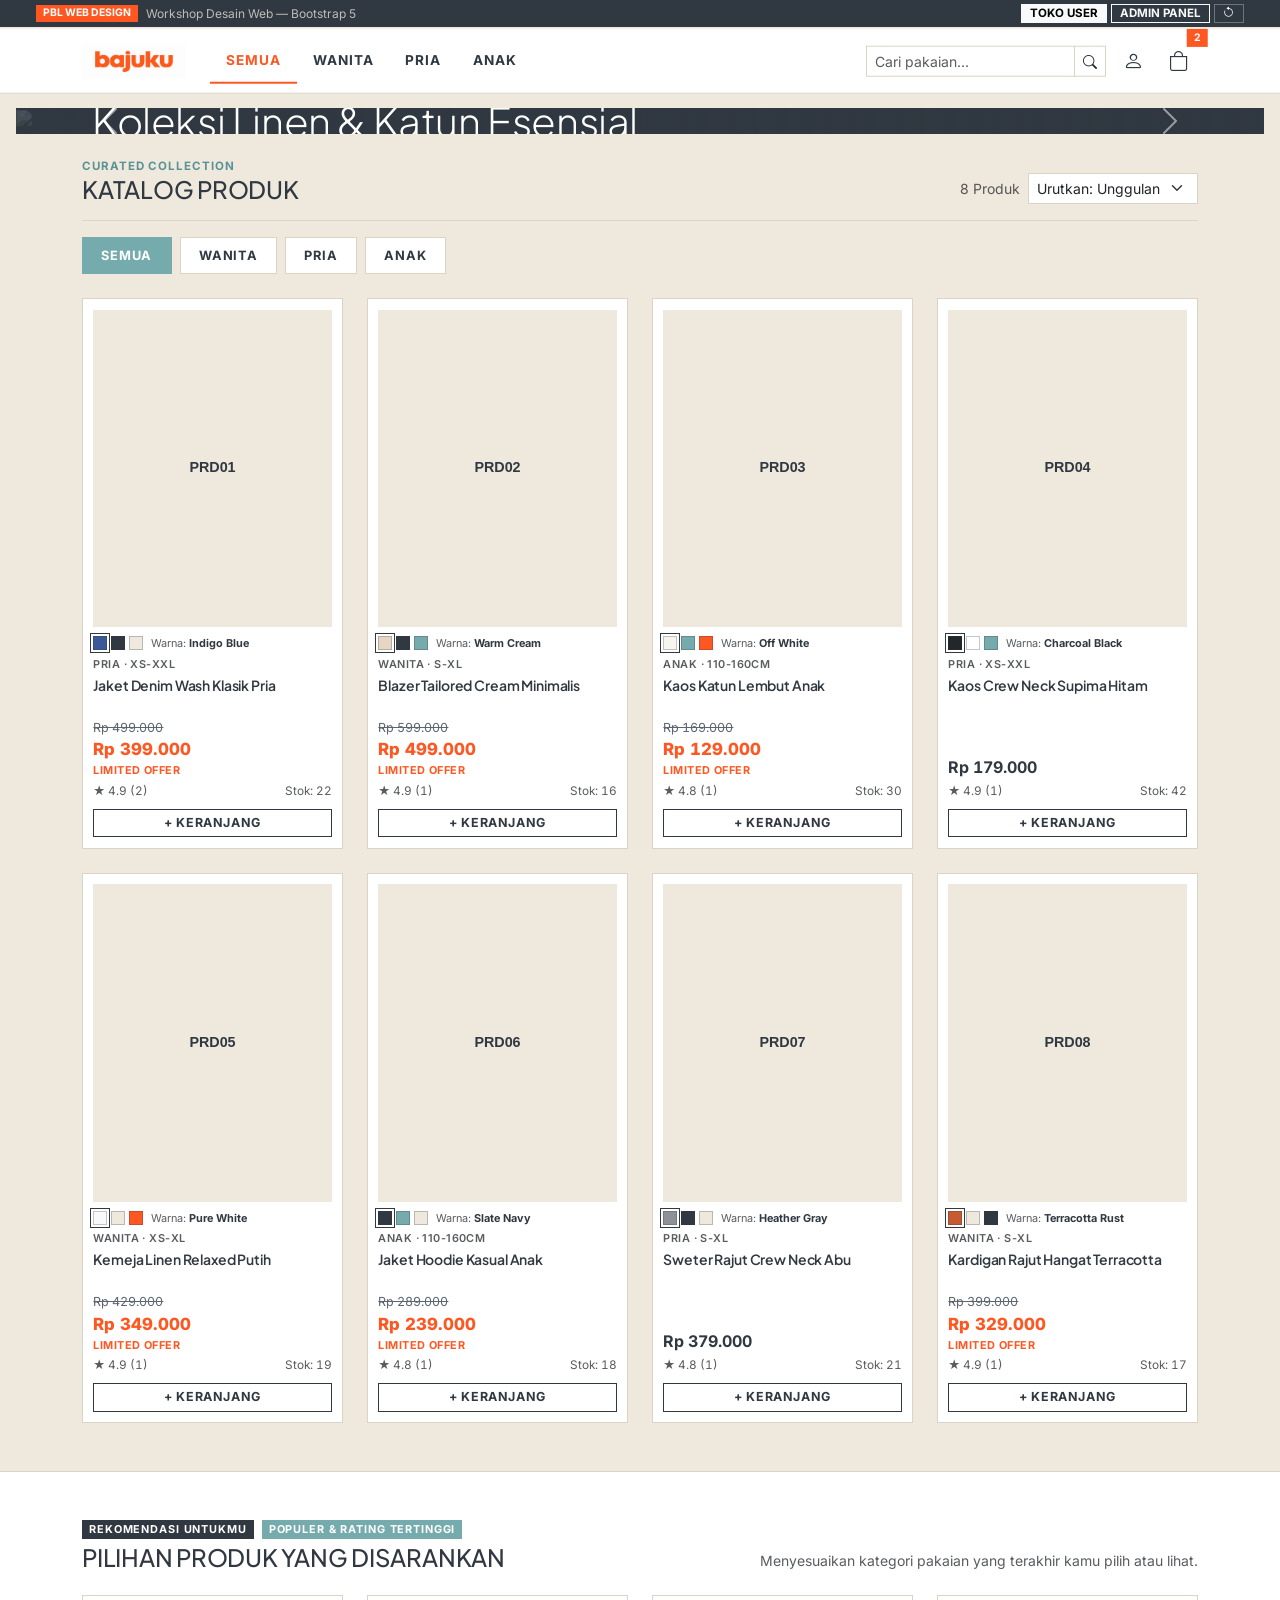
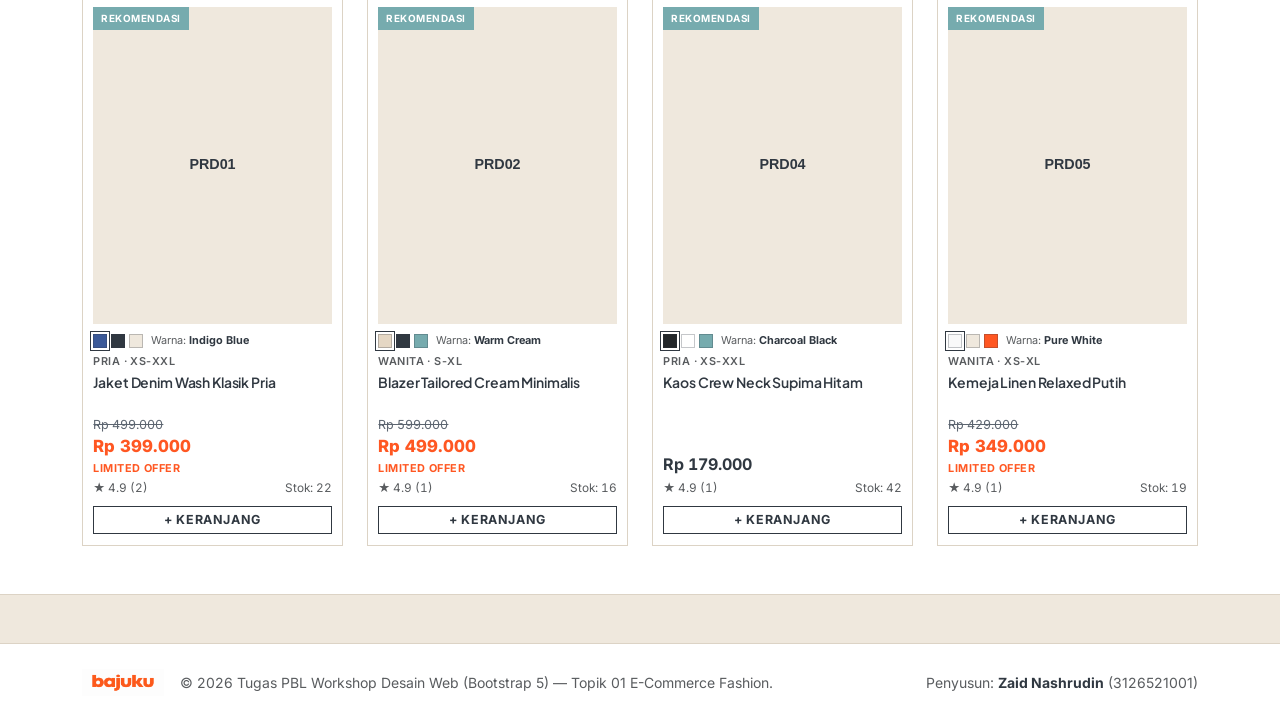
==== index.html @ 5903df84 "Pecah website menjadi index CSS dan JavaScript Co-authored-by: Copilot <223556219+Copilot@users.nore" ====
<!DOCTYPE html>
<html lang="id">
<head>
  <meta charset="UTF-8">
  <meta name="viewport" content="width=device-width, initial-scale=1.0, maximum-scale=5.0">
  <title>NUSAWEAR LifeWear — Toko Online Fashion & Rekomendasi Produk (PBL Bootstrap 5)</title>

  <!-- Google Fonts: Plus Jakarta Sans & Inter -->
  <link rel="preconnect" href="https://fonts.googleapis.com">
  <link rel="preconnect" href="https://fonts.gstatic.com" crossorigin>
  <link href="https://fonts.googleapis.com/css2?family=Inter:wght@400;500;600;700&family=Plus+Jakarta+Sans:wght@600;700;800&display=swap" rel="stylesheet">

  <!-- Bootstrap 5.3 CSS & Bootstrap Icons -->
  <link href="https://cdn.jsdelivr.net/npm/bootstrap@5.3.3/dist/css/bootstrap.min.css" rel="stylesheet">
  <link href="https://cdn.jsdelivr.net/npm/bootstrap-icons@1.11.3/font/bootstrap-icons.min.css" rel="stylesheet">

  <!-- Chart.js untuk Laporan Penjualan -->
  <script src="https://cdn.jsdelivr.net/npm/chart.js@4.4.3/dist/chart.umd.min.js"></script>

  <link href="css/style.css" rel="stylesheet">
</head>
<body>

  <!-- ===================================================================== -->
  <!-- TOP UTILITY BAR: ROLE SWITCHER (USER STOREFRONT VS ADMIN DASHBOARD)   -->
  <!-- ===================================================================== -->
  <div class="mode-bar py-1 px-2 px-md-4 sticky-top no-print">
    <div class="container-fluid d-flex justify-content-between align-items-center">
      <div class="d-flex align-items-center gap-2 text-truncate">
        <span class="badge bg-ch-orange fw-bold" style="font-size: 0.65rem;">PBL WEB DESIGN</span>
        <span class="d-none d-sm-inline opacity-75">Workshop Desain Web — Bootstrap 5</span>
      </div>
      <div class="d-flex align-items-center gap-1 flex-shrink-0">
        <button type="button" id="btnSwitchUser" class="btn btn-light btn-sm py-0 px-2 fw-bold" style="font-size: 0.72rem;" onclick="switchRole('user')">
          TOKO USER
        </button>
        <button type="button" id="btnSwitchAdmin" class="btn btn-outline-light btn-sm py-0 px-2 fw-bold" style="font-size: 0.72rem;" onclick="switchRole('admin')">
          ADMIN PANEL
        </button>
        <button type="button" class="btn btn-outline-secondary btn-sm py-0 px-2 text-white" style="font-size: 0.72rem;" onclick="resetDemoState()" title="Reset Data Demo">
          <i class="bi bi-arrow-counterclockwise"></i>
        </button>
      </div>
    </div>
  </div>

  <!-- Toast Notification -->
  <div class="toast-container position-fixed top-0 end-0 p-3 no-print" style="z-index: 1090; margin-top: 40px;">
    <div id="uqToast" class="toast align-items-center bg-ch-charcoal text-white border-0 shadow" role="alert">
      <div class="d-flex">
        <div class="toast-body small fw-medium" id="uqToastBody">Berhasil diperbarui.</div>
        <button type="button" class="btn-close btn-close-white me-2 m-auto" data-bs-dismiss="toast"></button>
      </div>
    </div>
  </div>

  <!-- ===================================================================== -->
  <!-- 1. SISI PENGGUNA (STOREFRONT)                                         -->
  <!-- ===================================================================== -->
  <div id="userStorefrontView">

    <!-- Sticky Header dengan Kotak Logo Kosong -->
    <header class="uq-header sticky-top no-print" style="top: 29px;">
      <div class="container py-2">
        <div class="d-flex align-items-center justify-content-between gap-2">
          
          <!-- Empty Logo Box + Desktop Nav -->
          <div class="d-flex align-items-center gap-3">
            <a class="d-flex align-items-center text-decoration-none" style="cursor: pointer;" onclick="navigateUser('home'); selectCategory('Semua')" aria-label="Beranda">
              <img src="assets/logo-bajuku.png" class="logo-empty-box" alt="Logo BajuKu">
            </a>

            <!-- Desktop Category Links -->
            <nav class="d-none d-lg-flex align-items-center ms-2">
              <a class="uq-nav-link active" data-cat-nav="Semua" onclick="navigateUser('home'); selectCategory('Semua')">Semua</a>
              <a class="uq-nav-link" data-cat-nav="Wanita" onclick="navigateUser('home'); selectCategory('Wanita')">Wanita</a>
              <a class="uq-nav-link" data-cat-nav="Pria" onclick="navigateUser('home'); selectCategory('Pria')">Pria</a>
              <a class="uq-nav-link" data-cat-nav="Anak" onclick="navigateUser('home'); selectCategory('Anak')">Anak</a>
            </nav>
          </div>

          <!-- Search Bar (Desktop) & Action Icons -->
          <div class="d-flex align-items-center gap-2">
            <div class="d-none d-md-block" style="width: 240px;">
              <div class="input-group input-group-sm">
                <input type="text" id="desktopSearchInput" class="form-control border-ch" placeholder="Cari pakaian..." oninput="handleSearchInput(this.value)">
                <span class="input-group-text bg-white border-ch"><i class="bi bi-search"></i></span>
              </div>
            </div>

            <!-- Mobile Search Button -->
            <button class="btn btn-link text-ch-charcoal p-2 d-md-none" type="button" data-bs-toggle="collapse" data-bs-target="#mobileSearchCollapse" aria-label="Cari">
              <i class="bi bi-search fs-5"></i>
            </button>

            <!-- Profile Icon -->
            <button class="btn btn-link text-ch-charcoal p-2 position-relative" onclick="navigateUser('profile')" aria-label="Profil">
              <i class="bi bi-person fs-5"></i>
            </button>

            <!-- Cart Icon + Burnt Orange Badge -->
            <button class="btn btn-link text-ch-charcoal p-2 position-relative" onclick="navigateUser('cart')" aria-label="Keranjang">
              <i class="bi bi-bag fs-5"></i>
              <span id="headerCartBadge" class="position-absolute top-0 start-100 translate-middle badge bg-ch-orange" style="font-size: 0.65rem;">0</span>
            </button>
          </div>
        </div>

        <!-- Mobile Collapsible Search Bar -->
        <div class="collapse mt-2 d-md-none" id="mobileSearchCollapse">
          <div class="input-group input-group-sm">
            <input type="text" id="mobileSearchInput" class="form-control" placeholder="Cari nama pakaian atau kode..." oninput="handleSearchInput(this.value)">
            <button class="btn btn-uq-black" type="button" onclick="handleSearchInput('')"><i class="bi bi-x-lg"></i></button>
          </div>
        </div>
      </div>
    </header>

    <!-- =================================================================== -->
    <!-- HALAMAN 1.1: BERANDA (EDITORIAL CAROUSEL, KATALOG & REKOMENDASI)    -->
    <!-- =================================================================== -->
    <main id="page-user-home" class="view-section active">
      
      <!-- Editorial Hero Carousel -->
      <section class="container-fluid px-0 px-md-3 pt-0 pt-md-3 mb-4">
        <div id="lifewearCarousel" class="carousel slide hero-editorial" data-bs-ride="carousel">
          <div class="carousel-indicators">
            <button type="button" data-bs-target="#lifewearCarousel" data-bs-slide-to="0" class="active"></button>
            <button type="button" data-bs-target="#lifewearCarousel" data-bs-slide-to="1"></button>
            <button type="button" data-bs-target="#lifewearCarousel" data-bs-slide-to="2"></button>
          </div>

          <div class="carousel-inner">
            <!-- Banner 1 -->
            <div class="carousel-item active">
              <img src="https://images.unsplash.com/photo-1490481651871-ab68de25d43d?auto=format&fit=crop&w=1400&q=80" class="hero-img-box" alt="Koleksi Musim Ini">
              <div class="hero-caption-box">
                <div class="container">
                  <div class="col-12 col-lg-6">
                    <span class="badge bg-ch-orange mb-2 px-2 py-1 tracking-wide">LIMITED OFFER</span>
                    <h1 class="fw-extrabold display-6 mb-2">Koleksi Linen & Katun Esensial</h1>
                    <p class="small text-white-50 mb-3">Siluet bersih dan material sejuk dirancang untuk kenyamanan sepanjang hari.</p>
                    <div class="d-flex align-items-baseline gap-2 mb-3 tabular-nums">
                      <span class="fs-4 fw-extrabold text-white">Rp 299.000</span>
                      <span class="small text-decoration-line-through text-white-50">Rp 399.000</span>
                    </div>
                    <a href="#catalogAnchor" class="btn btn-uq-red px-4 py-2 text-uppercase tracking-wide" style="font-size: 0.8rem;">
                      Lihat Koleksi
                    </a>
                  </div>
                </div>
              </div>
            </div>

            <!-- Banner 2 -->
            <div class="carousel-item">
              <img src="https://images.unsplash.com/photo-1483985988355-763728e1935b?auto=format&fit=crop&w=1400&q=80" class="hero-img-box" alt="Koleksi Wanita">
              <div class="hero-caption-box">
                <div class="container">
                  <div class="col-12 col-lg-6">
                    <span class="badge bg-ch-teal mb-2 px-2 py-1 tracking-wide">KOLEKSI WANITA</span>
                    <h1 class="fw-extrabold display-6 mb-2">Gaya Kasual Modern & Minimalis</h1>
                    <p class="small text-white-50 mb-3">Gunakan kode kupon <strong class="text-white">PROMO10</strong> saat checkout untuk potongan 10%.</p>
                    <button onclick="selectCategory('Wanita')" class="btn btn-uq-red px-4 py-2 text-uppercase tracking-wide" style="font-size: 0.8rem;">
                      Belanja Wanita
                    </button>
                  </div>
                </div>
              </div>
            </div>

            <!-- Banner 3 -->
            <div class="carousel-item">
              <img src="https://images.unsplash.com/photo-1503919545889-aef636e10ad4?auto=format&fit=crop&w=1400&q=80" class="hero-img-box" alt="Koleksi Anak">
              <div class="hero-caption-box">
                <div class="container">
                  <div class="col-12 col-lg-6">
                    <span class="badge bg-ch-teal mb-2 px-2 py-1 tracking-wide">KOLEKSI ANAK</span>
                    <h1 class="fw-extrabold display-6 mb-2">Lembut & Bebas Bergerak</h1>
                    <p class="small text-white-50 mb-3">100% Cotton Combed pilihan yang ramah untuk kulit anak aktif.</p>
                    <button onclick="selectCategory('Anak')" class="btn btn-uq-red px-4 py-2 text-uppercase tracking-wide" style="font-size: 0.8rem;">
                      Belanja Anak
                    </button>
                  </div>
                </div>
              </div>
            </div>
          </div>

          <button class="carousel-control-prev" type="button" data-bs-target="#lifewearCarousel" data-bs-slide="prev">
            <span class="carousel-control-prev-icon"></span>
          </button>
          <button class="carousel-control-next" type="button" data-bs-target="#lifewearCarousel" data-bs-slide="next">
            <span class="carousel-control-next-icon"></span>
          </button>
        </div>
      </section>

      <!-- Section Katalog Produk -->
      <section id="catalogAnchor" class="container mb-5">
        <div class="d-flex flex-column flex-md-row justify-content-between align-items-md-end border-bottom border-ch pb-3 mb-3 gap-2">
          <div>
            <div class="text-uppercase text-ch-teal fw-bold tracking-wide" style="font-size: 0.72rem;">CURATED COLLECTION</div>
            <h2 class="h4 fw-extrabold mb-0 text-uppercase">Katalog Produk</h2>
          </div>

          <div class="d-flex align-items-center gap-2">
            <span class="small text-muted d-none d-sm-inline" id="productCountLabel">8 Produk</span>
            <select id="sortProductsSelect" class="form-select form-select-sm border-ch" style="width: 170px;" onchange="handleSortChange(this.value)">
              <option value="featured">Urutkan: Unggulan</option>
              <option value="newest">Terbaru</option>
              <option value="price-low">Harga: Rendah - Tinggi</option>
              <option value="price-high">Harga: Tinggi - Rendah</option>
              <option value="rating">Rating Tertinggi</option>
            </select>
          </div>
        </div>

        <!-- Horizontal Scrollable Category Pills (Mobile Friendly) -->
        <div class="category-scroll-strip mb-4" id="categoryTabsContainer">
          <button type="button" class="cat-tab-btn active" onclick="selectCategory('Semua')">Semua</button>
          <button type="button" class="cat-tab-btn" onclick="selectCategory('Wanita')">Wanita</button>
          <button type="button" class="cat-tab-btn" onclick="selectCategory('Pria')">Pria</button>
          <button type="button" class="cat-tab-btn" onclick="selectCategory('Anak')">Anak</button>
        </div>

        <!-- Grid Produk: 2 Kolom di Mobile (col-6), 4 Kolom di Desktop (col-lg-3) -->
        <div id="mainCatalogGrid" class="row g-2 g-md-4">
          <!-- Dirender melalui JavaScript -->
        </div>
      </section>

      <!-- ================================================================= -->
      <!-- FITUR UTAMA TOPIK 01: SECTION REKOMENDASI PRODUK UNTUKMU          -->
      <!-- ================================================================= -->
      <section class="py-5 border-top border-bottom border-ch bg-white">
        <div class="container">
          <div class="d-flex flex-column flex-md-row justify-content-between align-items-md-end mb-4 gap-2">
            <div>
              <div class="d-flex flex-wrap align-items-center gap-2 mb-1">
                <span class="badge bg-ch-charcoal tracking-wide" style="font-size: 0.68rem;">REKOMENDASI UNTUKMU</span>
                <span id="recReasonTag" class="badge bg-ch-teal tracking-wide" style="font-size: 0.68rem;">POPULER & RATING TERTINGGI</span>
              </div>
              <h2 class="h4 fw-extrabold mb-0 text-uppercase mt-1">Pilihan Produk yang Disarankan</h2>
            </div>
            <p class="small text-muted mb-0">Menyesuaikan kategori pakaian yang terakhir kamu pilih atau lihat.</p>
          </div>

          <!-- Grid Rekomendasi: 2 Kolom di Mobile, 4 Kolom di Desktop -->
          <div id="recommendedProductsGrid" class="row g-2 g-md-4">
            <!-- Dirender dinamis oleh updateRecommendations() -->
          </div>
        </div>
      </section>

    </main>

    <!-- =================================================================== -->
    <!-- HALAMAN 1.2: DETAIL PRODUK & ULASAN PEMBELI                         -->
    <!-- =================================================================== -->
    <section id="page-user-detail" class="view-section container py-3 py-md-4">
      <div class="bg-white border border-ch p-3 p-md-4">
        <!-- Breadcrumb -->
        <nav aria-label="breadcrumb" class="mb-3">
          <ol class="breadcrumb small mb-0">
            <li class="breadcrumb-item"><a class="text-ch-charcoal text-decoration-none fw-semibold" style="cursor: pointer;" onclick="navigateUser('home')">Beranda</a></li>
            <li class="breadcrumb-item text-uppercase" id="pdpBreadcrumbCat">Pria</li>
            <li class="breadcrumb-item active text-truncate" style="max-width: 180px;" id="pdpBreadcrumbTitle">Nama Produk</li>
          </ol>
        </nav>

        <div class="row g-4 mb-5">
          <!-- Kiri: Foto Produk -->
          <div class="col-12 col-lg-6">
            <div class="uq-img-ratio border border-ch">
              <img id="pdpImage" src="" alt="Foto Produk">
            </div>
          </div>

          <!-- Kanan: Spesifikasi, Warna, Ukuran, Harga & Aksi -->
          <div class="col-12 col-lg-6">
            <div class="d-flex justify-content-between align-items-center text-muted small mb-1">
              <span id="pdpCodeLabel">Kode Produk: PRD01</span>
              <span class="text-ch-charcoal fw-semibold"><i class="bi bi-star-fill text-ch-orange"></i> <span id="pdpRatingVal">4.9</span> (<span id="pdpReviewCountVal">2</span> Ulasan)</span>
            </div>

            <h1 id="pdpTitle" class="h3 fw-extrabold mb-2">Jaket Denim Wash Klasik</h1>

            <!-- Harga & Tag Promo -->
            <div class="mb-3 pb-3 border-bottom border-ch tabular-nums">
              <div id="pdpPromoArea" style="display: none;">
                <div class="limited-tag mb-1">Limited Offer</div>
                <div class="d-flex align-items-baseline gap-2">
                  <span id="pdpSalePrice" class="fs-3 fw-extrabold text-ch-orange">Rp 299.000</span>
                  <span id="pdpOrigPrice" class="price-strike">Rp 399.000</span>
                </div>
              </div>
              <div id="pdpRegularArea">
                <span id="pdpRegPrice" class="fs-3 fw-extrabold text-ch-charcoal">Rp 299.000</span>
              </div>
            </div>

            <p id="pdpShortDesc" class="small text-secondary mb-4 lh-base">Deskripsi singkat produk.</p>

            <!-- Pilihan Warna (Swatches) -->
            <div class="mb-3">
              <div class="small fw-bold text-uppercase tracking-wide mb-2">Warna: <span id="pdpSelectedColorName" class="fw-normal text-muted">Indigo Blue</span></div>
              <div class="d-flex gap-2" id="pdpColorSwatches"></div>
            </div>

            <!-- Pilihan Ukuran -->
            <div class="mb-4">
              <div class="small fw-bold text-uppercase tracking-wide mb-2">Ukuran: <span id="pdpSelectedSizeName" class="fw-normal text-muted">M</span></div>
              <div class="d-flex flex-wrap gap-2" id="pdpSizeButtons">
                <button type="button" class="uq-size-btn" onclick="selectPdpSize(this, 'S')">S</button>
                <button type="button" class="uq-size-btn active" onclick="selectPdpSize(this, 'M')">M</button>
                <button type="button" class="uq-size-btn" onclick="selectPdpSize(this, 'L')">L</button>
                <button type="button" class="uq-size-btn" onclick="selectPdpSize(this, 'XL')">XL</button>
              </div>
            </div>

            <!-- Kuantitas & Tombol Tambah ke Keranjang -->
            <div class="mb-4">
              <div class="small fw-bold text-uppercase tracking-wide mb-2">Jumlah (Stok: <span id="pdpStockCount">20</span>)</div>
              <div class="d-flex gap-2">
                <div class="input-group" style="width: 125px;">
                  <button class="btn btn-uq-outline" type="button" onclick="stepPdpQty(-1)">-</button>
                  <input type="text" id="pdpQtyField" class="form-control text-center fw-bold border-ch" value="1" readonly>
                  <button class="btn btn-uq-outline" type="button" onclick="stepPdpQty(1)">+</button>
                </div>
                <button type="button" id="pdpAddCartBtn" class="btn btn-uq-red flex-grow-1" onclick="addPdpToCart()">
                  Tambah ke Keranjang
                </button>
              </div>
            </div>

            <!-- Accordion Detail Material & Panduan Ukuran -->
            <div class="accordion" id="pdpAccordion">
              <div class="accordion-item border-start-0 border-end-0 border-ch">
                <h2 class="accordion-header">
                  <button class="accordion-button fw-bold small text-uppercase tracking-wide bg-white text-ch-charcoal shadow-none px-0" type="button" data-bs-toggle="collapse" data-bs-target="#accMaterial">
                    Deskripsi & Detail Material
                  </button>
                </h2>
                <div id="accMaterial" class="accordion-collapse collapse show" data-bs-parent="#pdpAccordion">
                  <div class="accordion-body px-0 pt-0 small text-secondary lh-lg">
                    <div><strong>Material:</strong> <span id="pdpMaterialInfo">100% Katun Linen</span></div>
                    <div><strong>Instruksi Pencucian:</strong> Dicuci dengan mesin menggunakan air dingin, siklus lembut. Jangan gunakan pemutih.</div>
                  </div>
                </div>
              </div>
              <div class="accordion-item border-start-0 border-end-0 border-ch">
                <h2 class="accordion-header">
                  <button class="accordion-button collapsed fw-bold small text-uppercase tracking-wide bg-white text-ch-charcoal shadow-none px-0" type="button" data-bs-toggle="collapse" data-bs-target="#accSizeGuide">
                    Panduan Ukuran (Size Chart)
                  </button>
                </h2>
                <div id="accSizeGuide" class="accordion-collapse collapse" data-bs-parent="#pdpAccordion">
                  <div class="accordion-body px-0 pt-0">
                    <div class="table-responsive">
                      <table class="table table-sm table-bordered small text-center mb-0 border-ch">
                        <thead class="bg-ch-cream">
                          <tr><th>Ukuran</th><th>Panjang Belakang</th><th>Lebar Dada</th><th>Panjang Lengan</th></tr>
                        </thead>
                        <tbody>
                          <tr><td>S</td><td>68 cm</td><td>51 cm</td><td>58 cm</td></tr>
                          <tr><td>M</td><td>70 cm</td><td>54 cm</td><td>60 cm</td></tr>
                          <tr><td>L</td><td>72 cm</td><td>57 cm</td><td>61.5 cm</td></tr>
                          <tr><td>XL</td><td>74 cm</td><td>60 cm</td><td>63 cm</td></tr>
                        </tbody>
                      </table>
                    </div>
                  </div>
                </div>
              </div>
            </div>
          </div>
        </div>

        <!-- Bagian Ulasan Pelanggan -->
        <div class="border-top border-ch pt-4 mb-5">
          <h3 class="h5 fw-extrabold text-uppercase tracking-wide mb-4">Ulasan Pelanggan</h3>
          <div class="row g-4">
            <div class="col-12 col-lg-7" id="pdpReviewsContainer">
              <!-- Daftar ulasan dirender via JS -->
            </div>
            <div class="col-12 col-lg-5">
              <div class="p-3 p-md-4 border border-ch bg-ch-cream">
                <h6 class="fw-bold text-uppercase tracking-wide mb-3">Tulis Ulasan Produk</h6>
                <form onsubmit="handleAddReview(event)">
                  <div class="mb-2">
                    <label class="form-label small fw-semibold">Nama Lengkap</label>
                    <input type="text" id="revInputName" class="form-control form-control-sm border-ch" value="Zaid Nashrudin" required>
                  </div>
                  <div class="mb-2">
                    <label class="form-label small fw-semibold">Rating</label>
                    <select id="revInputRating" class="form-select form-select-sm border-ch">
                      <option value="5">★★★★★ (5 - Sangat Baik)</option>
                      <option value="4">★★★★☆ (4 - Baik)</option>
                      <option value="3">★★★☆☆ (3 - Cukup)</option>
                      <option value="2">★★☆☆☆ (2 - Kurang)</option>
                      <option value="1">★☆☆☆☆ (1 - Buruk)</option>
                    </select>
                  </div>
                  <div class="mb-3">
                    <label class="form-label small fw-semibold">Komentar Ulasan</label>
                    <textarea id="revInputComment" class="form-control form-control-sm border-ch" rows="3" placeholder="Bagaimana kesesuaian ukuran dan kenyamanan bahannya?" required></textarea>
                  </div>
                  <button type="submit" class="btn btn-uq-black w-100">Kirim Ulasan</button>
                </form>
              </div>
            </div>
          </div>
        </div>

        <!-- Produk Serupa -->
        <div class="border-top border-ch pt-4">
          <h3 class="h5 fw-extrabold text-uppercase tracking-wide mb-3">Produk Serupa yang Direkomendasikan</h3>
          <div id="pdpSimilarGrid" class="row g-2 g-md-4"></div>
        </div>
      </div>
    </section>

    <!-- =================================================================== -->
    <!-- HALAMAN 1.3: KERANJANG BELANJA & PEMBAYARAN (CHECKOUT)              -->
    <!-- =================================================================== -->
    <section id="page-user-cart" class="view-section container py-3 py-md-4">
      <div class="d-flex justify-content-between align-items-center border-bottom border-ch pb-3 mb-4">
        <h1 class="h4 fw-extrabold text-uppercase mb-0">Keranjang Belanja</h1>
        <button class="btn btn-uq-outline btn-sm px-3" onclick="navigateUser('home')">Lanjut Belanja</button>
      </div>

      <div class="row g-4">
        <!-- Daftar Item Keranjang -->
        <div class="col-12 col-lg-7">
          <div id="cartItemsContainer" class="mb-4">
            <!-- Dirender via JS (responsif di mobile & desktop) -->
          </div>

          <!-- Kupon Promo -->
          <div class="p-3 border border-ch bg-white">
            <label class="form-label small fw-bold text-uppercase tracking-wide">Gunakan Kupon Diskon</label>
            <div class="input-group input-group-sm" style="max-width: 380px;">
              <input type="text" id="promoCodeInput" class="form-control text-uppercase border-ch" placeholder="Masukkan kode: FASHION10 / HEMAT50">
              <button class="btn btn-uq-black" type="button" onclick="applyPromoCode()">Terapkan</button>
            </div>
            <small id="promoStatusText" class="d-block mt-2 text-muted">Kupon tersedia: <strong>FASHION10</strong> (10%), <strong>HEMAT50</strong> (Rp 50.000), <strong>PBLPENS</strong> (20%).</small>
          </div>
        </div>

        <!-- Ringkasan & Form Pembayaran -->
        <div class="col-12 col-lg-5">
          <div class="border border-ch p-3 p-md-4 bg-white">
            <h5 class="fw-extrabold text-uppercase tracking-wide border-bottom border-ch pb-2 mb-3">Ringkasan & Pembayaran</h5>

            <!-- Rincian Biaya -->
            <div class="small tabular-nums mb-3">
              <div class="d-flex justify-content-between mb-2">
                <span class="text-muted">Subtotal Produk</span>
                <span class="fw-semibold" id="cartSubtotalText">Rp 0</span>
              </div>
              <div class="d-flex justify-content-between mb-2 text-ch-orange">
                <span>Potongan Kupon</span>
                <span class="fw-semibold" id="cartDiscountText">- Rp 0</span>
              </div>
              <div class="d-flex justify-content-between mb-2">
                <span class="text-muted">Pengiriman Standar</span>
                <span class="fw-semibold" id="cartShippingText">Rp 15.000</span>
              </div>
              <div class="d-flex justify-content-between border-top border-ch pt-2 mt-2 fs-6 fw-extrabold">
                <span>TOTAL PEMBAYARAN</span>
                <span class="text-ch-orange" id="cartGrandTotalText">Rp 0</span>
              </div>
            </div>

            <!-- Formulir Checkout -->
            <form onsubmit="submitOrderCheckout(event)">
              <div class="mb-2">
                <label class="form-label small fw-semibold">Nama Penerima</label>
                <input type="text" id="chkReceiverName" class="form-control form-control-sm border-ch" value="Zaid Nashrudin" required>
              </div>
              <div class="mb-2">
                <label class="form-label small fw-semibold">No. WhatsApp</label>
                <input type="text" id="chkReceiverPhone" class="form-control form-control-sm border-ch" value="0812-3456-7890" required>
              </div>
              <div class="mb-2">
                <label class="form-label small fw-semibold">Alamat Lengkap Pengiriman</label>
                <textarea id="chkReceiverAddress" class="form-control form-control-sm border-ch" rows="2" required>Jl. Raya ITS, Keputih, Kec. Sukolilo, Kota Surabaya 60111</textarea>
              </div>
              <div class="mb-3">
                <label class="form-label small fw-semibold">Metode Pembayaran</label>
                <select id="chkPaymentMethod" class="form-select form-select-sm border-ch" required>
                  <option value="Transfer Bank BCA (Virtual Account)">Transfer Bank BCA (VA)</option>
                  <option value="Transfer Bank Mandiri">Transfer Bank Mandiri</option>
                  <option value="QRIS / E-Wallet (GoPay, OVO, Dana)">QRIS / E-Wallet</option>
                  <option value="COD (Bayar di Tempat)">COD (Bayar di Tempat)</option>
                </select>
              </div>

              <button type="submit" class="btn btn-uq-red w-100">Bayar Sekarang</button>
            </form>
          </div>
        </div>
      </div>
    </section>

    <!-- =================================================================== -->
    <!-- HALAMAN 1.4: PROFIL PENGGUNA & RIWAYAT PESANAN                      -->
    <!-- =================================================================== -->
    <section id="page-user-profile" class="view-section container py-3 py-md-4">
      <div class="d-flex flex-wrap justify-content-between align-items-center border-bottom border-ch pb-3 mb-4 gap-2">
        <h1 class="h4 fw-extrabold text-uppercase mb-0">Akun & Riwayat Pesanan</h1>
        <button class="btn btn-uq-black btn-sm" onclick="switchRole('admin')">
          <i class="bi bi-speedometer2 me-1"></i> Beralih ke Admin Panel
        </button>
      </div>

      <div class="row g-4">
        <!-- Data Profil -->
        <div class="col-12 col-lg-4">
          <div class="border border-ch p-3 p-md-4 bg-white">
            <div class="d-flex align-items-center gap-3 mb-3">
              <div class="bg-ch-teal d-flex align-items-center justify-content-center fw-extrabold" style="width: 48px; height: 48px; font-size: 1rem;">ZN</div>
              <div>
                <h6 class="fw-bold mb-0" id="profHeaderName">Zaid Nashrudin</h6>
                <small class="text-muted">Anggota Terdaftar</small>
              </div>
            </div>
            <form onsubmit="updateProfileInfo(event)">
              <div class="mb-2">
                <label class="form-label small fw-semibold">Nama Lengkap</label>
                <input type="text" id="profInputName" class="form-control form-control-sm border-ch" value="Zaid Nashrudin" required>
              </div>
              <div class="mb-2">
                <label class="form-label small fw-semibold">Email</label>
                <input type="email" id="profInputEmail" class="form-control form-control-sm border-ch" value="zaid.nashrudin@student.pens.ac.id" required>
              </div>
              <div class="mb-2">
                <label class="form-label small fw-semibold">Nomor WhatsApp</label>
                <input type="text" id="profInputPhone" class="form-control form-control-sm border-ch" value="0812-3456-7890" required>
              </div>
              <div class="mb-3">
                <label class="form-label small fw-semibold">Alamat Utama</label>
                <textarea id="profInputAddress" class="form-control form-control-sm border-ch" rows="2" required>Jl. Raya ITS, Keputih, Kec. Sukolilo, Surabaya</textarea>
              </div>
              <button type="submit" class="btn btn-uq-black w-100">Simpan Profil</button>
            </form>
          </div>
        </div>

        <!-- Riwayat Pesanan -->
        <div class="col-12 col-lg-8">
          <h5 class="fw-extrabold text-uppercase tracking-wide mb-3">Riwayat Transaksi Saya</h5>
          <div id="userOrdersListContainer">
            <!-- Dirender via JS (responsif di HP & Laptop) -->
          </div>
        </div>
      </div>
    </section>

    <!-- Footer Minimalis dengan Kotak Logo Kosong -->
    <footer class="border-top border-ch py-4 mt-5 no-print bg-white">
      <div class="container">
        <div class="d-flex flex-column flex-md-row justify-content-between align-items-start align-items-md-center gap-3 small text-muted">
          <div class="d-flex align-items-center gap-3">
            <img src="assets/logo-bajuku.png" class="logo-empty-box-sm" alt="Logo BajuKu">
            <span>&copy; 2026 Tugas PBL Workshop Desain Web (Bootstrap 5) — Topik 01 E-Commerce Fashion.</span>
          </div>
          <div>Penyusun: <strong class="text-ch-charcoal">Zaid Nashrudin</strong> (3126521001)</div>
        </div>
      </div>
    </footer>

    <!-- Mobile Fixed Bottom Navigation Bar (< 992px) -->
    <nav class="mobile-bottom-nav fixed-bottom d-flex d-lg-none no-print">
      <button type="button" class="mobile-nav-item active" id="mNavHome" onclick="navigateUser('home'); selectCategory('Semua')">
        <i class="bi bi-house"></i>
        <span>Beranda</span>
      </button>
      <button type="button" class="mobile-nav-item" data-bs-toggle="offcanvas" data-bs-target="#mobileCategoryDrawer">
        <i class="bi bi-grid"></i>
        <span>Kategori</span>
      </button>
      <button type="button" class="mobile-nav-item" id="mNavCart" onclick="navigateUser('cart')">
        <i class="bi bi-bag"></i>
        <span>Keranjang</span>
        <span id="mobileCartBadge" class="position-absolute top-0 start-50 translate-middle-x ms-3 mt-1 badge bg-ch-orange" style="font-size: 0.6rem;">0</span>
      </button>
      <button type="button" class="mobile-nav-item" id="mNavProfile" onclick="navigateUser('profile')">
        <i class="bi bi-person"></i>
        <span>Akun</span>
      </button>
    </nav>

    <!-- Offcanvas Drawer Kategori untuk Mobile -->
    <div class="offcanvas offcanvas-start bg-white" tabindex="-1" id="mobileCategoryDrawer" style="max-width: 290px;">
      <div class="offcanvas-header border-bottom border-ch">
        <div class="d-flex align-items-center gap-2">
          <img src="assets/logo-bajuku.png" class="logo-empty-box-sm" alt="Logo BajuKu">
        </div>
        <button type="button" class="btn-close" data-bs-dismiss="offcanvas"></button>
      </div>
      <div class="offcanvas-body p-0">
        <div class="list-group list-group-flush">
          <button class="list-group-item list-group-item-action py-3 fw-bold text-uppercase small" data-bs-dismiss="offcanvas" onclick="navigateUser('home'); selectCategory('Semua')">Semua Produk</button>
          <button class="list-group-item list-group-item-action py-3 fw-bold text-uppercase small" data-bs-dismiss="offcanvas" onclick="navigateUser('home'); selectCategory('Wanita')">Wanita (Women)</button>
          <button class="list-group-item list-group-item-action py-3 fw-bold text-uppercase small" data-bs-dismiss="offcanvas" onclick="navigateUser('home'); selectCategory('Pria')">Pria (Men)</button>
          <button class="list-group-item list-group-item-action py-3 fw-bold text-uppercase small" data-bs-dismiss="offcanvas" onclick="navigateUser('home'); selectCategory('Anak')">Anak (Kids)</button>
          <button class="list-group-item list-group-item-action py-3 fw-bold text-uppercase small text-ch-orange" data-bs-dismiss="offcanvas" onclick="switchRole('admin')">
            <i class="bi bi-speedometer2 me-2"></i>Masuk Panel Admin
          </button>
        </div>
      </div>
    </div>

  </div>


  <!-- ===================================================================== -->
  <!-- 2. SISI PENGELOLA (ADMIN DASHBOARD RESPONSIF)                         -->
  <!-- ===================================================================== -->
  <div id="adminDashboardView" style="display: none;">
    <div class="container-fluid px-0">
      <div class="row g-0">

        <!-- Sidebar Desktop (>= 992px) -->
        <aside class="col-lg-2 d-none d-lg-block admin-sidebar-desktop p-3 no-print">
          <div class="d-flex align-items-center justify-content-between pb-3 mb-3 border-bottom border-secondary">
            <img src="assets/logo-bajuku.png" class="logo-empty-box-light" alt="Logo BajuKu">
            <span class="badge bg-ch-teal" style="font-size: 0.65rem;">ADMIN</span>
          </div>

          <button class="admin-menu-btn active" id="admMenu-dashboard" onclick="navigateAdmin('dashboard')"><i class="bi bi-bar-chart"></i> Dashboard & Laporan</button>
          <button class="admin-menu-btn" id="admMenu-products" onclick="navigateAdmin('products')"><i class="bi bi-box-seam"></i> Manajemen Produk</button>
          <button class="admin-menu-btn" id="admMenu-orders" onclick="navigateAdmin('orders')"><i class="bi bi-receipt"></i> Manajemen Pesanan</button>
          <button class="admin-menu-btn" id="admMenu-discounts" onclick="navigateAdmin('discounts')"><i class="bi bi-percent"></i> Manajemen Diskon</button>

          <div class="mt-4 pt-3 border-top border-secondary">
            <button class="btn btn-outline-light btn-sm w-100" onclick="switchRole('user')">
              <i class="bi bi-shop me-1"></i> Ke Toko User
            </button>
          </div>
        </aside>

        <!-- Konten Utama Admin -->
        <div class="col-12 col-lg-10 bg-ch-cream min-vh-100">
          <!-- Header Admin -->
          <div class="border-bottom border-ch px-3 px-md-4 py-3 d-flex justify-content-between align-items-center bg-white sticky-top no-print" style="top: 29px; z-index: 1030;">
            <div class="d-flex align-items-center gap-2">
              <button class="btn btn-uq-outline btn-sm d-lg-none" type="button" data-bs-toggle="offcanvas" data-bs-target="#adminMobileDrawer">
                <i class="bi bi-list"></i> Menu
              </button>
              <h1 class="h5 fw-extrabold text-uppercase mb-0" id="adminHeaderTitle">Dashboard & Laporan Penjualan</h1>
            </div>
            <button class="btn btn-uq-outline btn-sm d-lg-none" onclick="switchRole('user')">Toko</button>
          </div>

          <!-- Offcanvas Sidebar Mobile Admin -->
          <div class="offcanvas offcanvas-start bg-ch-charcoal text-white" tabindex="-1" id="adminMobileDrawer" style="max-width: 270px;">
            <div class="offcanvas-header border-bottom border-secondary">
              <img src="assets/logo-bajuku.png" class="logo-empty-box-light" alt="Logo BajuKu">
              <button type="button" class="btn-close btn-close-white" data-bs-dismiss="offcanvas"></button>
            </div>
            <div class="offcanvas-body p-2">
              <button class="admin-menu-btn" data-bs-dismiss="offcanvas" onclick="navigateAdmin('dashboard')"><i class="bi bi-bar-chart"></i> Dashboard & Laporan</button>
              <button class="admin-menu-btn" data-bs-dismiss="offcanvas" onclick="navigateAdmin('products')"><i class="bi bi-box-seam"></i> Manajemen Produk</button>
              <button class="admin-menu-btn" data-bs-dismiss="offcanvas" onclick="navigateAdmin('orders')"><i class="bi bi-receipt"></i> Manajemen Pesanan</button>
              <button class="admin-menu-btn" data-bs-dismiss="offcanvas" onclick="navigateAdmin('discounts')"><i class="bi bi-percent"></i> Manajemen Diskon</button>
              <hr class="border-secondary">
              <button class="btn btn-light btn-sm w-100 fw-bold" data-bs-dismiss="offcanvas" onclick="switchRole('user')">Kembali ke Toko User</button>
            </div>
          </div>

          <div class="p-3 p-md-4">

            <!-- 2.1 MODUL: DASHBOARD & LAPORAN PENJUALAN -->
            <div id="admin-sec-dashboard" class="admin-subview">
              <!-- 4 KPI Cards (2 kolom di HP, 4 kolom di Laptop) -->
              <div class="row g-2 g-md-3 mb-4 tabular-nums">
                <div class="col-6 col-xl-3">
                  <div class="border border-ch p-3 bg-white">
                    <div class="small text-muted text-uppercase fw-bold" style="font-size: 0.7rem;">Total Pendapatan</div>
                    <div class="fs-5 fw-extrabold mt-1 text-ch-charcoal" id="admKpiRevenue">Rp 0</div>
                  </div>
                </div>
                <div class="col-6 col-xl-3">
                  <div class="border border-ch p-3 bg-white">
                    <div class="small text-muted text-uppercase fw-bold" style="font-size: 0.7rem;">Total Pesanan</div>
                    <div class="fs-5 fw-extrabold mt-1 text-ch-teal" id="admKpiOrders">0 Order</div>
                  </div>
                </div>
                <div class="col-6 col-xl-3">
                  <div class="border border-ch p-3 bg-white">
                    <div class="small text-muted text-uppercase fw-bold" style="font-size: 0.7rem;">Katalog Produk</div>
                    <div class="fs-5 fw-extrabold mt-1 text-ch-charcoal" id="admKpiProducts">8 Item</div>
                  </div>
                </div>
                <div class="col-6 col-xl-3">
                  <div class="border border-ch p-3 bg-white">
                    <div class="small text-muted text-uppercase fw-bold" style="font-size: 0.7rem;">Rating Rata-rata</div>
                    <div class="fs-5 fw-extrabold mt-1 text-ch-orange" id="admKpiRating">4.8 ★</div>
                  </div>
                </div>
              </div>

              <!-- Grafik Penjualan + Rekap Laporan -->
              <div class="row g-4 mb-4">
                <div class="col-12 col-lg-7">
                  <div class="border border-ch p-3 p-md-4 h-100 bg-white">
                    <div class="d-flex justify-content-between align-items-center mb-3">
                      <h6 class="fw-bold text-uppercase tracking-wide mb-0">Grafik Penjualan Bulanan</h6>
                      <button class="btn btn-uq-outline btn-sm" onclick="window.print()"><i class="bi bi-printer me-1"></i>Cetak</button>
                    </div>
                    <div style="height: 250px;">
                      <canvas id="uqSalesChart"></canvas>
                    </div>
                  </div>
                </div>
                <div class="col-12 col-lg-5">
                  <div class="border border-ch p-3 p-md-4 h-100 bg-white">
                    <h6 class="fw-bold text-uppercase tracking-wide mb-3">Kontribusi Kategori</h6>
                    <div class="mb-3">
                      <div class="d-flex justify-content-between small fw-semibold mb-1"><span>Wanita (Women)</span><span>48%</span></div>
                      <div class="progress bg-ch-cream" style="height: 7px;"><div class="progress-bar bg-ch-teal" style="width: 48%"></div></div>
                    </div>
                    <div class="mb-3">
                      <div class="d-flex justify-content-between small fw-semibold mb-1"><span>Pria (Men)</span><span>34%</span></div>
                      <div class="progress bg-ch-cream" style="height: 7px;"><div class="progress-bar bg-ch-orange" style="width: 34%"></div></div>
                    </div>
                    <div class="mb-3">
                      <div class="d-flex justify-content-between small fw-semibold mb-1"><span>Anak (Kids)</span><span>18%</span></div>
                      <div class="progress bg-ch-cream" style="height: 7px;"><div class="progress-bar bg-ch-charcoal" style="width: 18%"></div></div>
                    </div>
                    <hr class="border-ch">
                    <p class="small text-muted mb-0">Data laporan diperbarui otomatis setiap kali pelanggan menyelesaikan pembayaran.</p>
                  </div>
                </div>
              </div>

              <!-- Tabel Laporan Penjualan -->
              <div class="border border-ch p-3 p-md-4 bg-white">
                <h6 class="fw-bold text-uppercase tracking-wide mb-3">Rekap Laporan Penjualan</h6>
                <div class="table-responsive">
                  <table class="table table-bordered table-sm align-middle small mb-0 tabular-nums border-ch">
                    <thead class="bg-ch-cream text-uppercase">
                      <tr>
                        <th>ID Order</th>
                        <th>Tanggal</th>
                        <th>Pelanggan</th>
                        <th>Item</th>
                        <th>Status</th>
                        <th>Total</th>
                      </tr>
                    </thead>
                    <tbody id="admSalesReportBody"></tbody>
                  </table>
                </div>
              </div>
            </div>

            <!-- 2.2 MODUL: MANAJEMEN PRODUK (DENGAN UPLOAD GAMBAR LOKAL) -->
            <div id="admin-sec-products" class="admin-subview" style="display: none;">
              <div class="d-flex flex-wrap justify-content-between align-items-center gap-2 mb-3 bg-white border border-ch p-3">
                <p class="small text-muted mb-0">Tambahkan produk baru beserta unggahan foto dari perangkatmu agar langsung tampil di katalog toko.</p>
                <button class="btn btn-uq-red btn-sm" onclick="openAdminProductModal()">
                  <i class="bi bi-plus-lg me-1"></i> Tambah Produk Baru
                </button>
              </div>

              <div class="table-responsive border border-ch bg-white">
                <table class="table table-hover align-middle small mb-0 tabular-nums">
                  <thead class="bg-ch-cream text-uppercase">
                    <tr>
                      <th>Kode</th>
                      <th>Produk</th>
                      <th>Kategori</th>
                      <th>Stok</th>
                      <th>Harga</th>
                      <th>Aksi</th>
                    </tr>
                  </thead>
                  <tbody id="admProductsBody"></tbody>
                </table>
              </div>
            </div>

            <!-- 2.3 MODUL: MANAJEMEN PESANAN -->
            <div id="admin-sec-orders" class="admin-subview" style="display: none;">
              <div class="category-scroll-strip mb-3">
                <button class="cat-tab-btn active" onclick="filterOrdersAdmin('Semua', this)">Semua</button>
                <button class="cat-tab-btn" onclick="filterOrdersAdmin('Menunggu Verifikasi', this)">Perlu Verifikasi</button>
                <button class="cat-tab-btn" onclick="filterOrdersAdmin('Diproses', this)">Diproses</button>
                <button class="cat-tab-btn" onclick="filterOrdersAdmin('Dikirim', this)">Dikirim</button>
                <button class="cat-tab-btn" onclick="filterOrdersAdmin('Selesai', this)">Selesai</button>
              </div>

              <div class="table-responsive border border-ch bg-white">
                <table class="table table-hover align-middle small mb-0 tabular-nums">
                  <thead class="bg-ch-cream text-uppercase">
                    <tr>
                      <th>ID Order</th>
                      <th>Pelanggan</th>
                      <th>Rincian Item</th>
                      <th>Pembayaran</th>
                      <th>Total</th>
                      <th>Status</th>
                      <th>Ubah Status</th>
                    </tr>
                  </thead>
                  <tbody id="admOrdersBody"></tbody>
                </table>
              </div>
            </div>

            <!-- 2.4 MODUL: MANAJEMEN DISKON -->
            <div id="admin-sec-discounts" class="admin-subview" style="display: none;">
              <div class="row g-4">
                <div class="col-12 col-lg-4">
                  <div class="border border-ch p-3 p-md-4 bg-white">
                    <h6 class="fw-bold text-uppercase tracking-wide mb-3">Buat Kupon Diskon</h6>
                    <form onsubmit="createCouponAdmin(event)">
                      <div class="mb-2">
                        <label class="form-label small fw-semibold">Kode Kupon</label>
                        <input type="text" id="admCouponCode" class="form-control form-control-sm text-uppercase border-ch" placeholder="Misal: HEMAT15" required>
                      </div>
                      <div class="mb-2">
                        <label class="form-label small fw-semibold">Tipe Potongan</label>
                        <select id="admCouponType" class="form-select form-select-sm border-ch">
                          <option value="percent">Persentase (%)</option>
                          <option value="fixed">Nominal Tetap (Rp)</option>
                        </select>
                      </div>
                      <div class="mb-3">
                        <label class="form-label small fw-semibold">Nilai Potongan</label>
                        <input type="number" id="admCouponValue" class="form-control form-control-sm border-ch" placeholder="15 atau 50000" required>
                      </div>
                      <button type="submit" class="btn btn-uq-black w-100">Simpan Kupon</button>
                    </form>
                  </div>
                </div>
                <div class="col-12 col-lg-8">
                  <div class="table-responsive border border-ch bg-white">
                    <table class="table table-hover align-middle small mb-0 tabular-nums">
                      <thead class="bg-ch-cream text-uppercase">
                        <tr>
                          <th>Kode Kupon</th>
                          <th>Nilai Potongan</th>
                          <th>Status</th>
                          <th>Hapus</th>
                        </tr>
                      </thead>
                      <tbody id="admCouponsBody"></tbody>
                    </table>
                  </div>
                </div>
              </div>
            </div>

          </div>
        </div>
      </div>
    </div>
  </div>

  <!-- ===================================================================== -->
  <!-- MODAL 1: INVOICE DIGITAL & KONFIRMASI WHATSAPP                        -->
  <!-- ===================================================================== -->
  <div class="modal fade" id="invoiceDigitalModal" tabindex="-1" aria-hidden="true">
    <div class="modal-dialog modal-dialog-centered">
      <div class="modal-content border border-ch shadow">
        <div class="modal-body p-4 bg-white" id="printableInvoiceArea">
          <div class="d-flex justify-content-between align-items-center border-bottom border-ch pb-3 mb-3">
            <div class="d-flex align-items-center gap-2">
              <img src="assets/logo-bajuku.png" class="logo-empty-box-sm" alt="Logo BajuKu">
              <div>
                <div class="fw-extrabold small">INVOICE PEMBAYARAN</div>
                <div class="text-muted" style="font-size: 0.72rem;" id="modalInvId">ORD-2026-004</div>
              </div>
            </div>
            <span class="badge bg-ch-teal" id="modalInvStatus">Menunggu Verifikasi</span>
          </div>

          <div class="small mb-3 tabular-nums">
            <div class="d-flex justify-content-between mb-1">
              <span class="text-muted">Penerima:</span>
              <strong id="modalInvCustomer">Zaid Nashrudin</strong>
            </div>
            <div class="d-flex justify-content-between mb-1">
              <span class="text-muted">Metode Bayar:</span>
              <strong id="modalInvMethod">Transfer Bank BCA</strong>
            </div>
            <div class="mt-2 pt-2 border-top border-ch">
              <div class="text-muted mb-1">Rincian Item:</div>
              <div class="fw-medium" id="modalInvItems">-</div>
            </div>
            <div class="d-flex justify-content-between border-top border-ch pt-2 mt-2 fs-6 fw-extrabold">
              <span>TOTAL TAGIHAN</span>
              <span class="text-ch-orange" id="modalInvTotal">Rp 0</span>
            </div>
          </div>

          <div class="d-grid gap-2 no-print">
            <a id="modalInvWaLink" href="#" target="_blank" rel="noopener noreferrer" class="btn btn-success fw-bold text-uppercase" style="font-size: 0.8rem; letter-spacing: 0.05em;">
              <i class="bi bi-whatsapp me-1"></i> Konfirmasi via WhatsApp
            </a>
            <div class="d-flex gap-2">
              <button type="button" class="btn btn-uq-outline w-50" onclick="window.print()">Cetak Struk</button>
              <button type="button" class="btn btn-uq-black w-50" data-bs-dismiss="modal" onclick="navigateUser('profile')">Riwayat Order</button>
            </div>
          </div>
        </div>
      </div>
    </div>
  </div>

  <!-- ===================================================================== -->
  <!-- MODAL 2: FORM TAMBAH / EDIT PRODUK ADMIN (FILE UPLOAD + LIVE PREVIEW) -->
  <!-- ===================================================================== -->
  <div class="modal fade" id="adminProductModal" tabindex="-1" aria-hidden="true">
    <div class="modal-dialog modal-dialog-centered modal-lg">
      <div class="modal-content border border-ch shadow">
        <div class="modal-header border-bottom border-ch bg-white">
          <h6 class="modal-title fw-extrabold text-uppercase tracking-wide" id="admProdModalTitle">Tambah Produk Baru</h6>
          <button type="button" class="btn-close" data-bs-dismiss="modal"></button>
        </div>
        <form onsubmit="saveProductFromAdmin(event)">
          <div class="modal-body bg-white">
            <input type="hidden" id="admEditProdId">
            <div class="row g-3">
              <!-- Kiri: Unggah Foto Produk -->
              <div class="col-12 col-md-5">
                <label class="form-label small fw-bold text-uppercase">Foto Produk (Rasio 3:4)</label>
                <div class="upload-box mb-2" onclick="document.getElementById('admProdFile').click()">
                  <img id="admProdPreviewImg" src="" alt="Preview" style="display: none;">
                  <div id="admProdUploadPrompt" class="text-center p-3 text-muted">
                    <i class="bi bi-camera fs-2 d-block mb-1 text-ch-charcoal"></i>
                    <span class="small fw-semibold d-block">Pilih Foto dari Perangkat</span>
                    <span style="font-size: 0.7rem;">JPG, PNG, WEBP</span>
                  </div>
                </div>
                <input type="file" id="admProdFile" class="form-control form-control-sm mb-2 border-ch" accept="image/*" onchange="onAdminFileSelected(this)">
                <input type="url" id="admProdUrl" class="form-control form-control-sm border-ch" placeholder="Atau tempel URL gambar..." oninput="onAdminUrlTyped(this.value)">
              </div>

              <!-- Kanan: Spesifikasi Produk -->
              <div class="col-12 col-md-7">
                <div class="row g-2">
                  <div class="col-4">
                    <label class="form-label small fw-semibold">Kode</label>
                    <input type="text" id="admProdCode" class="form-control form-control-sm text-uppercase border-ch" placeholder="PRD09" required>
                  </div>
                  <div class="col-8">
                    <label class="form-label small fw-semibold">Nama Produk</label>
                    <input type="text" id="admProdName" class="form-control form-control-sm border-ch" placeholder="Contoh: Jaket Parka Saku" required>
                  </div>
                  <div class="col-6">
                    <label class="form-label small fw-semibold">Kategori</label>
                    <select id="admProdCat" class="form-select form-select-sm border-ch">
                      <option value="Wanita">Wanita</option>
                      <option value="Pria">Pria</option>
                      <option value="Anak">Anak</option>
                    </select>
                  </div>
                  <div class="col-6">
                    <label class="form-label small fw-semibold">Stok (pcs)</label>
                    <input type="number" id="admProdStock" class="form-control form-control-sm border-ch" value="25" min="1" required>
                  </div>
                  <div class="col-6">
                    <label class="form-label small fw-semibold">Harga Jual (Rp)</label>
                    <input type="number" id="admProdPrice" class="form-control form-control-sm border-ch" placeholder="299000" min="1000" required>
                  </div>
                  <div class="col-6">
                    <label class="form-label small fw-semibold">Harga Coret / Asli (Opsional)</label>
                    <input type="number" id="admProdOrigPrice" class="form-control form-control-sm border-ch" placeholder="Kosongkan jika normal">
                  </div>
                  <div class="col-12">
                    <label class="form-label small fw-semibold">Deskripsi & Material</label>
                    <textarea id="admProdDesc" class="form-control form-control-sm border-ch" rows="3" required>Material katun berkualitas tinggi dengan potongan minimalis yang nyaman sepanjang hari.</textarea>
                  </div>
                </div>
              </div>
            </div>
          </div>
          <div class="modal-footer border-top border-ch bg-ch-cream">
            <button type="button" class="btn btn-uq-outline btn-sm" data-bs-dismiss="modal">Batal</button>
            <button type="submit" class="btn btn-uq-red btn-sm">Simpan & Tayangkan</button>
          </div>
        </form>
      </div>
    </div>
  </div>

  <!-- Bootstrap 5.3 JS Bundle -->
  <script src="https://cdn.jsdelivr.net/npm/bootstrap@5.3.3/dist/js/bootstrap.bundle.min.js"></script>
  <script src="js/app.js"></script>
</body>
</html>
---- css/style.css ----
:root {
      --ch-cream: #EFE8DD;
      --ch-teal: #76ABAE;
      --ch-teal-dark: #5B9296;
      --ch-charcoal: #303841;
      --ch-charcoal-dark: #232930;
      --ch-orange: #FF5722;
      --ch-orange-dark: #E64A19;
      --ch-border: #DCD3C5;
      --ch-muted: #5C6570;
    }

    html, body {
      max-width: 100%;
      overflow-x: hidden;
      font-family: 'Inter', -apple-system, BlinkMacSystemFont, sans-serif;
      background-color: var(--ch-cream);
      color: var(--ch-charcoal);
      -webkit-font-smoothing: antialiased;
    }

    @media (max-width: 991.98px) {
      body {
        padding-bottom: 68px; /* Ruang aman untuk Mobile Bottom Nav */
      }
    }

    h1, h2, h3, h4, h5, h6, .editorial-font {
      font-family: 'Plus Jakarta Sans', sans-serif;
      letter-spacing: -0.01em;
    }

    /* Sharp Editorial Geometry */
    .btn, .form-control, .form-select, .card, .modal-content, .badge, .accordion-item, .alert, .input-group-text {
      border-radius: 0px !important;
    }

    .tabular-nums {
      font-variant-numeric: tabular-nums;
    }

    .tracking-wide {
      letter-spacing: 0.08em;
    }

    /* Top Mode Utility Bar */
    .mode-bar {
      background-color: var(--ch-charcoal);
      color: var(--ch-cream);
      font-size: 0.75rem;
      z-index: 1060;
    }

    /* Logo image sizes for the storefront and compact layouts */
    .logo-empty-box {
      width: 104px;
      height: 38px;
      object-fit: contain;
      display: block;
      flex-shrink: 0;
    }

    .logo-empty-box-sm {
      width: 82px;
      height: 30px;
      object-fit: contain;
      display: block;
      flex-shrink: 0;
    }

    .logo-empty-box-light {
      width: 96px;
      height: 34px;
      object-fit: contain;
      display: block;
      flex-shrink: 0;
    }

    /* Main Header */
    .uq-header {
      background-color: #FFFFFF;
      border-bottom: 1px solid var(--ch-border);
      z-index: 1040;
    }

    .uq-nav-link {
      font-size: 0.85rem;
      font-weight: 700;
      color: var(--ch-charcoal);
      text-transform: uppercase;
      letter-spacing: 0.07em;
      padding: 0.75rem 1rem;
      border-bottom: 2px solid transparent;
      cursor: pointer;
      transition: border-color 0.15s ease, color 0.15s ease;
      text-decoration: none;
      white-space: nowrap;
    }

    .uq-nav-link:hover, .uq-nav-link.active {
      color: var(--ch-orange);
      border-bottom-color: var(--ch-orange);
    }

    /* Horizontal Scrollable Category Strip (Mobile Safe) */
    .category-scroll-strip {
      display: flex;
      flex-wrap: nowrap;
      overflow-x: auto;
      -webkit-overflow-scrolling: touch;
      scrollbar-width: none;
      gap: 0.5rem;
    }
    .category-scroll-strip::-webkit-scrollbar {
      display: none;
    }

    .cat-tab-btn {
      border: 1px solid var(--ch-border);
      background-color: #FFFFFF;
      color: var(--ch-charcoal);
      font-size: 0.8rem;
      font-weight: 700;
      letter-spacing: 0.06em;
      text-transform: uppercase;
      padding: 0.5rem 1.15rem;
      white-space: nowrap;
      transition: all 0.15s ease;
    }

    .cat-tab-btn:hover {
      border-color: var(--ch-teal);
    }

    .cat-tab-btn.active {
      background-color: var(--ch-teal);
      color: #FFFFFF;
      border-color: var(--ch-teal);
    }

    /* Editorial Hero Carousel */
    .hero-editorial {
      position: relative;
      background-color: var(--ch-charcoal);
      overflow: hidden;
    }

    .hero-img-box {
      height: 360px;
      width: 100%;
      object-fit: cover;
      object-position: center;
    }

    @media (min-width: 768px) {
      .hero-img-box {
        height: 480px;
      }
    }

    .hero-caption-box {
      background: linear-gradient(to top, rgba(48, 56, 65, 0.92) 0%, rgba(48, 56, 65, 0.52) 65%, rgba(48, 56, 65, 0) 100%);
      position: absolute;
      inset: 0;
      display: flex;
      flex-direction: column;
      justify-content: flex-end;
      padding: 1.5rem;
      color: #FFFFFF;
    }

    @media (min-width: 992px) {
      .hero-caption-box {
        background: linear-gradient(to right, rgba(48, 56, 65, 0.88) 0%, rgba(48, 56, 65, 0.42) 55%, rgba(48, 56, 65, 0) 100%);
        justify-content: center;
        padding: 4rem;
      }
    }

    /* Product Card (3:4 Aspect Ratio + Swatches) */
    .uq-product-card {
      border: 1px solid var(--ch-border);
      background: #FFFFFF;
      padding: 0.65rem;
      transition: transform 0.2s ease, border-color 0.2s ease;
    }

    .uq-product-card:hover {
      border-color: var(--ch-teal);
    }

    .uq-img-ratio {
      position: relative;
      width: 100%;
      aspect-ratio: 3 / 4;
      background-color: var(--ch-cream);
      overflow: hidden;
    }

    .uq-img-ratio img {
      width: 100%;
      height: 100%;
      object-fit: cover;
      transition: transform 0.35s ease;
    }

    .uq-product-card:hover .uq-img-ratio img {
      transform: scale(1.04);
    }

    .swatch-dot {
      width: 14px;
      height: 14px;
      display: inline-block;
      border: 1px solid rgba(48, 56, 65, 0.28);
      cursor: pointer;
    }

    .swatch-dot.selected {
      outline: 1.5px solid var(--ch-charcoal);
      outline-offset: 2px;
    }

    .uq-title-clamp {
      font-size: 0.875rem;
      font-weight: 600;
      line-height: 1.38;
      color: var(--ch-charcoal);
      display: -webkit-box;
      -webkit-line-clamp: 2;
      -webkit-box-orient: vertical;
      overflow: hidden;
      min-height: 2.42rem;
    }

    .price-regular {
      font-size: 1rem;
      font-weight: 700;
      color: var(--ch-charcoal);
    }

    .price-sale {
      font-size: 1.05rem;
      font-weight: 800;
      color: var(--ch-orange);
    }

    .price-strike {
      font-size: 0.78rem;
      color: var(--ch-muted);
      text-decoration: line-through;
    }

    .limited-tag {
      font-size: 0.68rem;
      font-weight: 700;
      color: var(--ch-orange);
      text-transform: uppercase;
      letter-spacing: 0.04em;
    }

    /* Palette-Matched Custom Badges & Backgrounds */
    .bg-ch-cream { background-color: var(--ch-cream) !important; }
    .bg-ch-teal { background-color: var(--ch-teal) !important; color: #FFFFFF !important; }
    .bg-ch-charcoal { background-color: var(--ch-charcoal) !important; color: #FFFFFF !important; }
    .bg-ch-orange { background-color: var(--ch-orange) !important; color: #FFFFFF !important; }
    .text-ch-orange { color: var(--ch-orange) !important; }
    .text-ch-teal { color: var(--ch-teal-dark) !important; }
    .text-ch-charcoal { color: var(--ch-charcoal) !important; }
    .border-ch { border-color: var(--ch-border) !important; }

    /* Buttons Custom Color Hunt Palette */
    .btn-uq-black {
      background-color: var(--ch-charcoal);
      border: 1px solid var(--ch-charcoal);
      color: #FFFFFF;
      font-size: 0.8rem;
      font-weight: 700;
      letter-spacing: 0.06em;
      text-transform: uppercase;
      padding: 0.65rem 1.25rem;
    }
    .btn-uq-black:hover {
      background-color: var(--ch-charcoal-dark);
      border-color: var(--ch-charcoal-dark);
      color: #FFFFFF;
    }

    .btn-uq-red {
      background-color: var(--ch-orange);
      border: 1px solid var(--ch-orange);
      color: #FFFFFF;
      font-size: 0.82rem;
      font-weight: 700;
      letter-spacing: 0.06em;
      text-transform: uppercase;
      padding: 0.75rem 1.25rem;
    }
    .btn-uq-red:hover {
      background-color: var(--ch-orange-dark);
      border-color: var(--ch-orange-dark);
      color: #FFFFFF;
    }

    .btn-uq-outline {
      background-color: #FFFFFF;
      border: 1px solid var(--ch-charcoal);
      color: var(--ch-charcoal);
      font-size: 0.78rem;
      font-weight: 700;
      letter-spacing: 0.05em;
      text-transform: uppercase;
    }
    .btn-uq-outline:hover {
      background-color: var(--ch-charcoal);
      color: #FFFFFF;
    }

    /* Size Selector Buttons */
    .uq-size-btn {
      min-width: 44px;
      height: 40px;
      border: 1px solid var(--ch-border);
      background: #FFFFFF;
      font-size: 0.82rem;
      font-weight: 700;
      color: var(--ch-charcoal);
      transition: all 0.12s;
    }
    .uq-size-btn.active {
      border: 2px solid var(--ch-charcoal);
      background-color: var(--ch-charcoal);
      color: #FFFFFF;
    }

    /* Mobile Bottom Navigation Bar */
    .mobile-bottom-nav {
      height: 62px;
      background-color: #FFFFFF;
      border-top: 1px solid var(--ch-border);
      z-index: 1045;
    }

    .mobile-nav-item {
      flex: 1;
      display: flex;
      flex-direction: column;
      align-items: center;
      justify-content: center;
      color: var(--ch-muted);
      text-decoration: none;
      font-size: 0.68rem;
      font-weight: 600;
      border: none;
      background: transparent;
      position: relative;
      padding: 0;
    }

    .mobile-nav-item.active {
      color: var(--ch-orange);
    }

    .mobile-nav-item i {
      font-size: 1.25rem;
      line-height: 1.2;
    }

    /* Admin Sidebar */
    .admin-sidebar-desktop {
      background-color: var(--ch-charcoal);
      min-height: calc(100vh - 34px);
      color: var(--ch-cream);
    }

    .admin-menu-btn {
      width: 100%;
      text-align: left;
      background: transparent;
      border: none;
      border-left: 3px solid transparent;
      color: var(--ch-cream);
      padding: 0.8rem 1rem;
      font-size: 0.85rem;
      font-weight: 600;
      display: flex;
      align-items: center;
      gap: 0.75rem;
      transition: all 0.15s;
    }

    .admin-menu-btn:hover {
      background-color: rgba(118, 171, 174, 0.15);
      color: #FFFFFF;
    }

    .admin-menu-btn.active {
      background-color: rgba(255, 87, 34, 0.18);
      border-left-color: var(--ch-orange);
      color: #FFFFFF;
    }

    /* Upload Dropzone */
    .upload-box {
      height: 180px;
      border: 1.5px dashed var(--ch-teal);
      background-color: var(--ch-cream);
      display: flex;
      flex-direction: column;
      align-items: center;
      justify-content: center;
      cursor: pointer;
      overflow: hidden;
    }
    .upload-box img {
      width: 100%;
      height: 100%;
      object-fit: cover;
    }

    .view-section { display: none; }
    .view-section.active { display: block; }

    /* Print Struk Invoice */
    @media print {
      body * { visibility: hidden; }
      #printableInvoiceArea, #printableInvoiceArea * { visibility: visible; }
      #printableInvoiceArea {
        position: absolute;
        left: 0;
        top: 0;
        width: 100%;
      }
      .no-print { display: none !important; }
    }
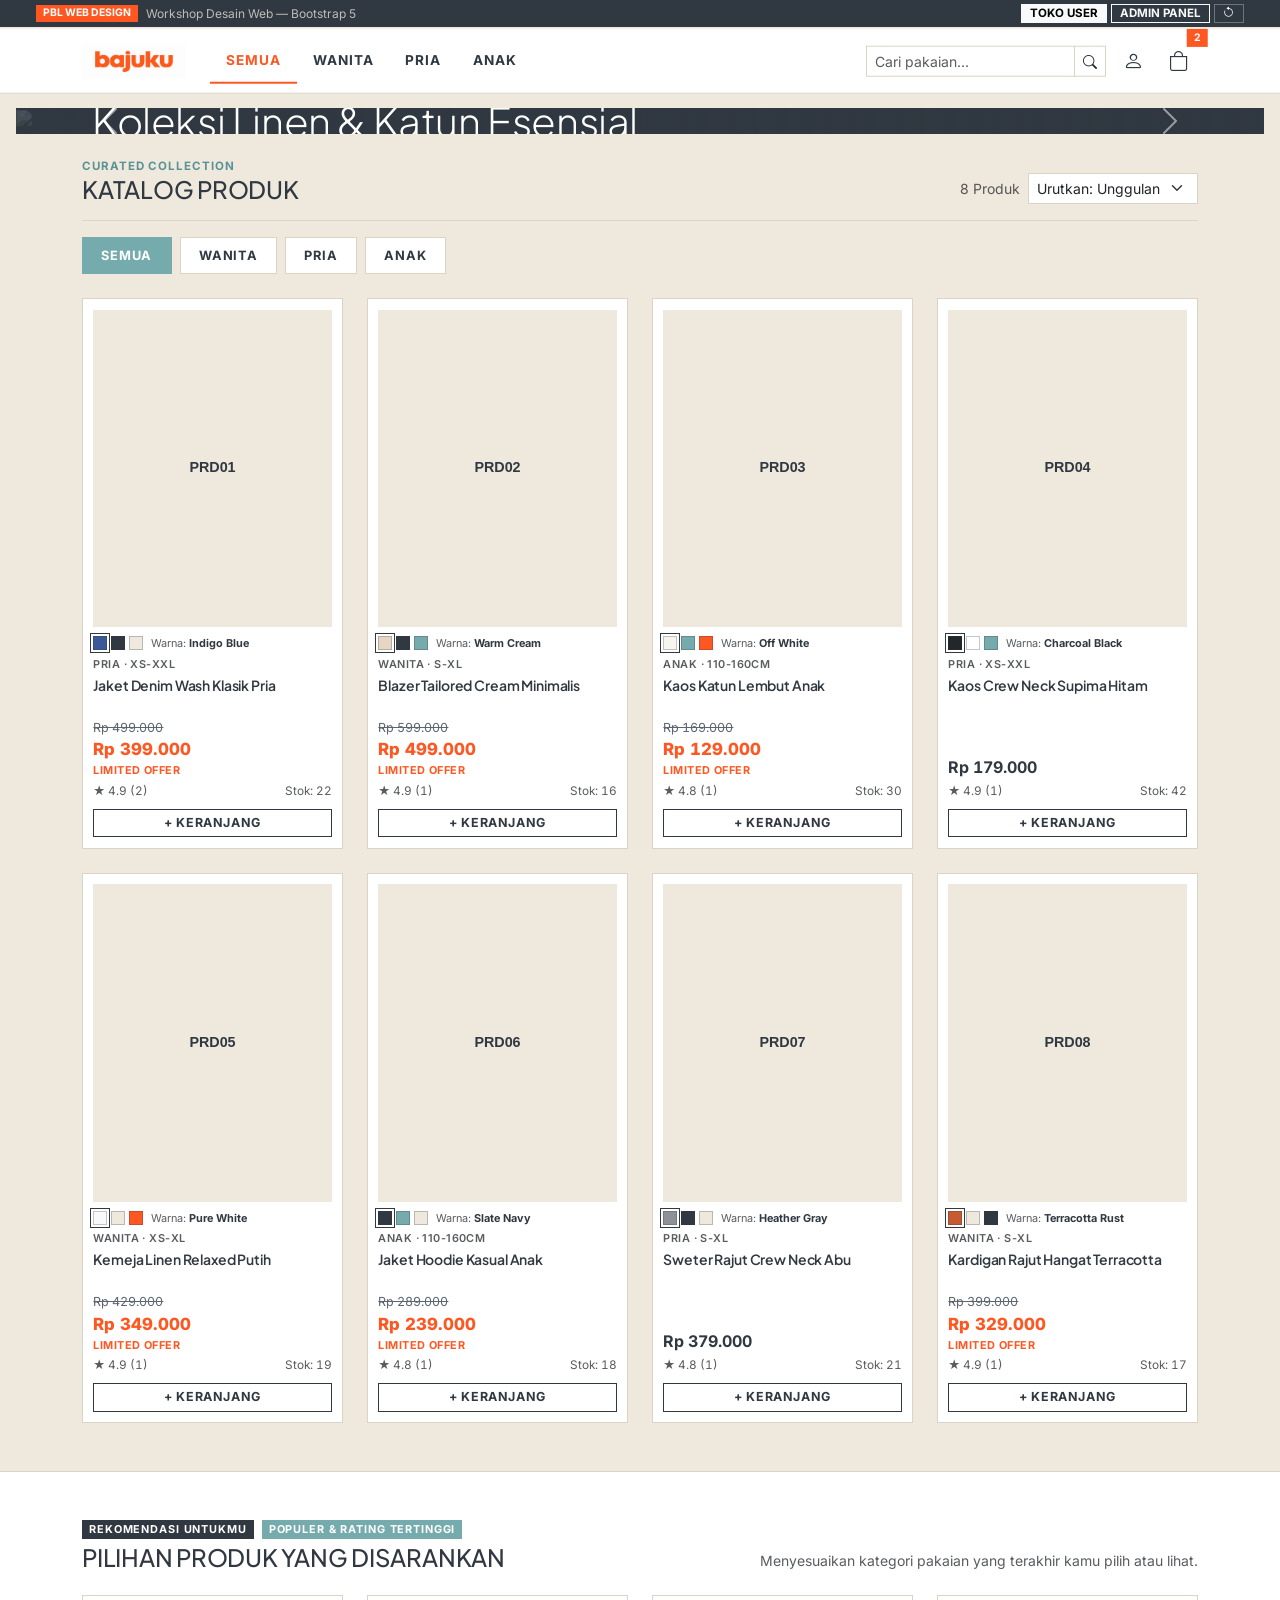
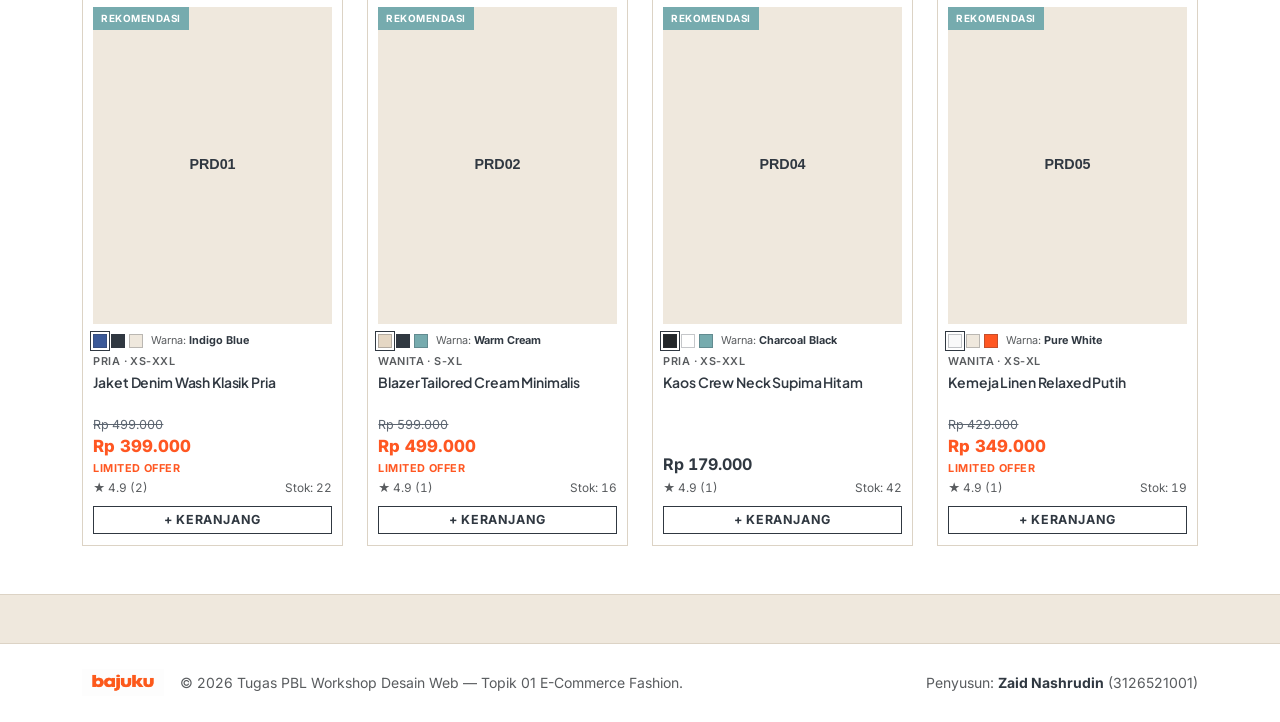
==== commit 8af90072: "gantu judul" ====
--- a/index.html
+++ b/index.html
@@ -3,7 +3,7 @@
 <head>
   <meta charset="UTF-8">
   <meta name="viewport" content="width=device-width, initial-scale=1.0, maximum-scale=5.0">
-  <title>NUSAWEAR LifeWear — Toko Online Fashion & Rekomendasi Produk (PBL Bootstrap 5)</title>
+  <title>Bajuku — Toko Online Fashion & Rekomendasi Produk (PBL)</title>
 
   <!-- Google Fonts: Plus Jakarta Sans & Inter -->
   <link rel="preconnect" href="https://fonts.googleapis.com">
@@ -481,7 +481,7 @@
               </div>
               <div class="mb-2">
                 <label class="form-label small fw-semibold">No. WhatsApp</label>
-                <input type="text" id="chkReceiverPhone" class="form-control form-control-sm border-ch" value="0812-3456-7890" required>
+                <input type="text" id="chkReceiverPhone" class="form-control form-control-sm border-ch" value="0857-2331-2579" required>
               </div>
               <div class="mb-2">
                 <label class="form-label small fw-semibold">Alamat Lengkap Pengiriman</label>
@@ -537,7 +537,7 @@
               </div>
               <div class="mb-2">
                 <label class="form-label small fw-semibold">Nomor WhatsApp</label>
-                <input type="text" id="profInputPhone" class="form-control form-control-sm border-ch" value="0812-3456-7890" required>
+                <input type="text" id="profInputPhone" class="form-control form-control-sm border-ch" value="0857-2331-2579" required>
               </div>
               <div class="mb-3">
                 <label class="form-label small fw-semibold">Alamat Utama</label>
@@ -564,7 +564,7 @@
         <div class="d-flex flex-column flex-md-row justify-content-between align-items-start align-items-md-center gap-3 small text-muted">
           <div class="d-flex align-items-center gap-3">
             <img src="assets/logo-bajuku.png" class="logo-empty-box-sm" alt="Logo BajuKu">
-            <span>&copy; 2026 Tugas PBL Workshop Desain Web (Bootstrap 5) — Topik 01 E-Commerce Fashion.</span>
+            <span>&copy; 2026 Tugas PBL Workshop Desain Web — Topik 01 E-Commerce Fashion.</span>
           </div>
           <div>Penyusun: <strong class="text-ch-charcoal">Zaid Nashrudin</strong> (3126521001)</div>
         </div>
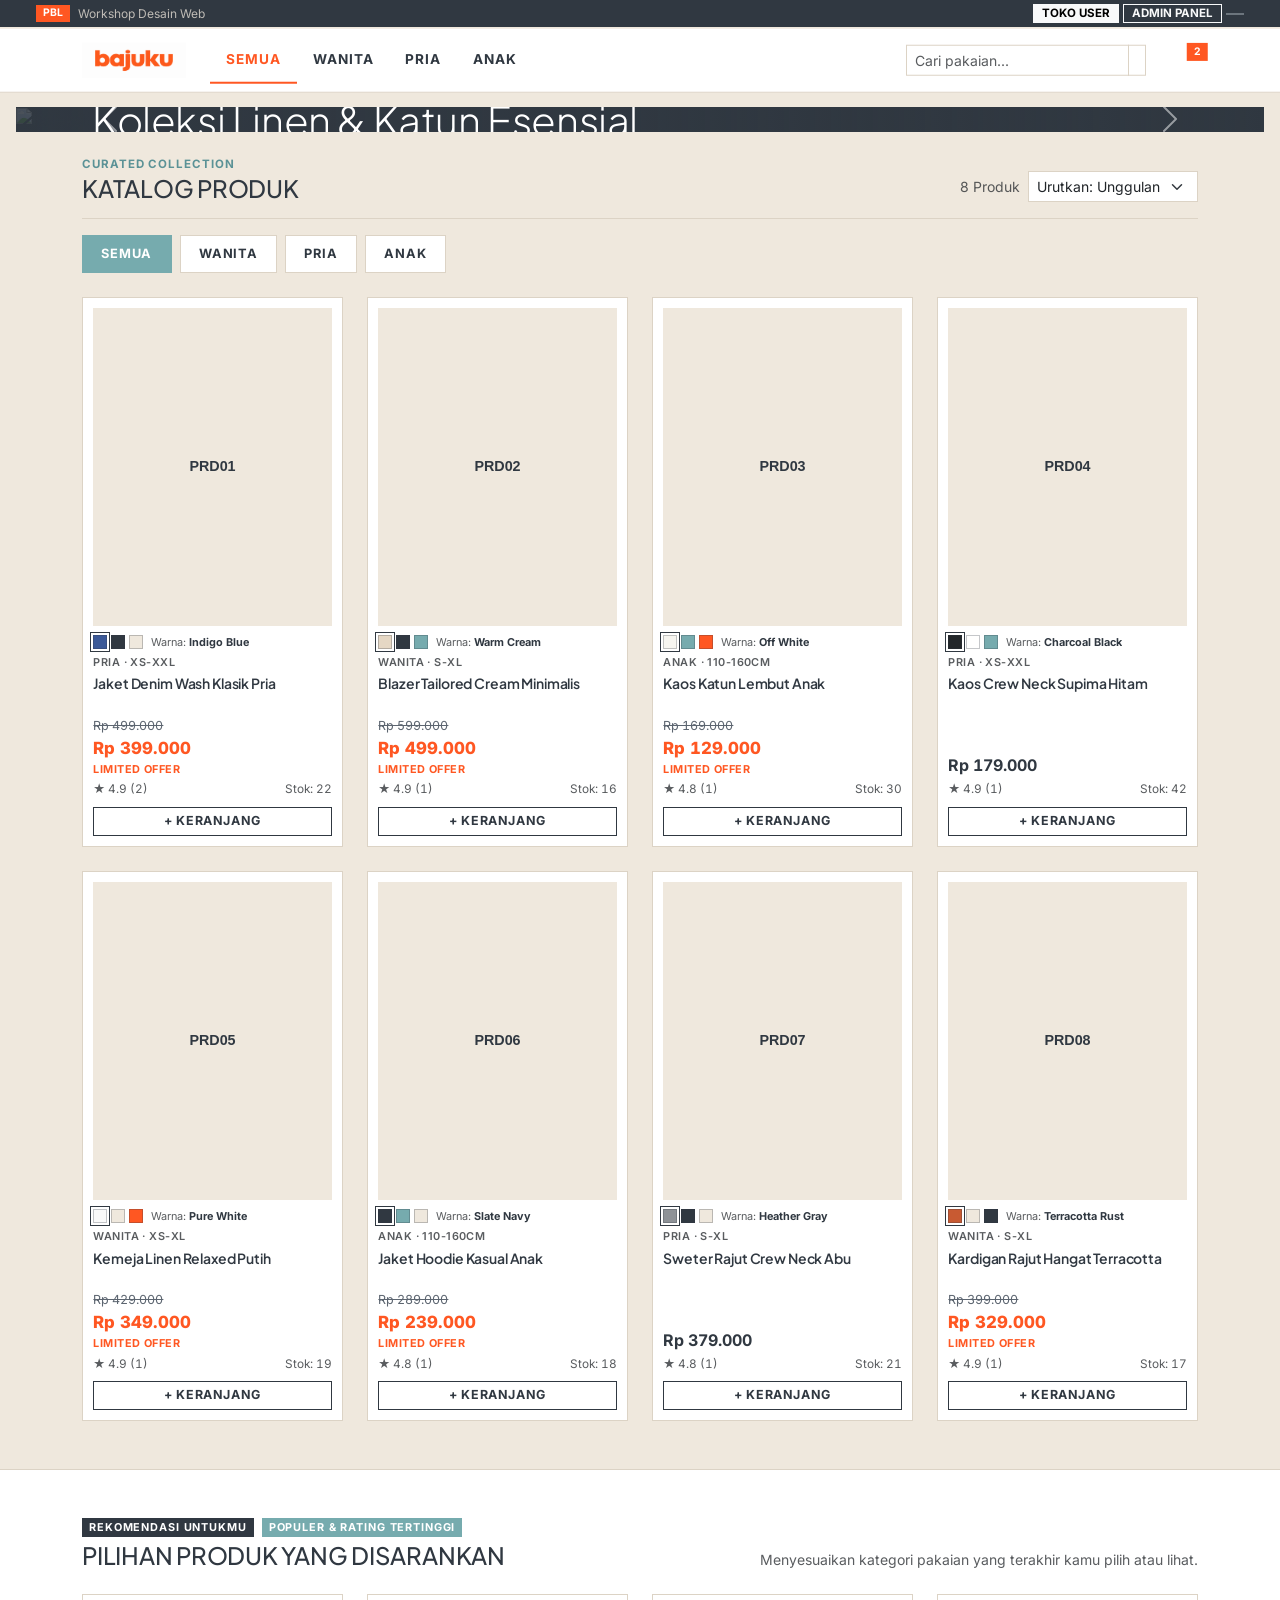
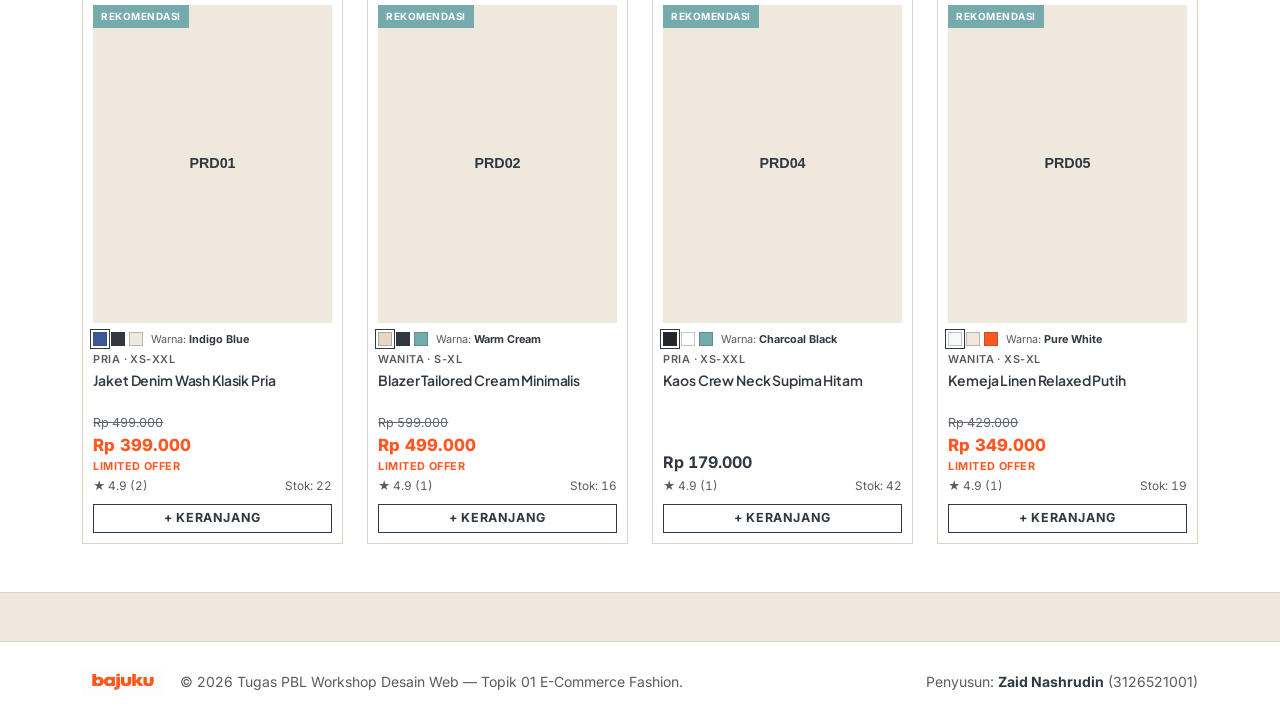
==== commit 52f78b40: "hapus tulisan bootsrap" ====
--- a/index.html
+++ b/index.html
@@ -12,7 +12,7 @@
 
   <!-- Bootstrap 5.3 CSS & Bootstrap Icons -->
   <link href="https://cdn.jsdelivr.net/npm/bootstrap@5.3.3/dist/css/bootstrap.min.css" rel="stylesheet">
-  <link href="https://cdn.jsdelivr.net/npm/bootstrap-icons@1.11.3/font/bootstrap-icons.min.css" rel="stylesheet">
+  <link href="https://cdn.jsdelivr.net/npm/bootstrap-icons@1.11.3/font/-icons.min.css" rel="stylesheet">
 
   <!-- Chart.js untuk Laporan Penjualan -->
   <script src="https://cdn.jsdelivr.net/npm/chart.js@4.4.3/dist/chart.umd.min.js"></script>
@@ -27,8 +27,8 @@
   <div class="mode-bar py-1 px-2 px-md-4 sticky-top no-print">
     <div class="container-fluid d-flex justify-content-between align-items-center">
       <div class="d-flex align-items-center gap-2 text-truncate">
-        <span class="badge bg-ch-orange fw-bold" style="font-size: 0.65rem;">PBL WEB DESIGN</span>
-        <span class="d-none d-sm-inline opacity-75">Workshop Desain Web — Bootstrap 5</span>
+        <span class="badge bg-ch-orange fw-bold" style="font-size: 0.65rem;">PBL</span>
+        <span class="d-none d-sm-inline opacity-75">Workshop Desain Web </span>
       </div>
       <div class="d-flex align-items-center gap-1 flex-shrink-0">
         <button type="button" id="btnSwitchUser" class="btn btn-light btn-sm py-0 px-2 fw-bold" style="font-size: 0.72rem;" onclick="switchRole('user')">
@@ -444,7 +444,7 @@
               <input type="text" id="promoCodeInput" class="form-control text-uppercase border-ch" placeholder="Masukkan kode: FASHION10 / HEMAT50">
               <button class="btn btn-uq-black" type="button" onclick="applyPromoCode()">Terapkan</button>
             </div>
-            <small id="promoStatusText" class="d-block mt-2 text-muted">Kupon tersedia: <strong>FASHION10</strong> (10%), <strong>HEMAT50</strong> (Rp 50.000), <strong>PBLPENS</strong> (20%).</small>
+            <small id="promoStatusText" class="d-block mt-2 text-muted">Kupon tersedia: <strong>FASHION10</strong> (10%), <strong>HEMAT50</strong> (Rp 50.000).</small>
           </div>
         </div>
 
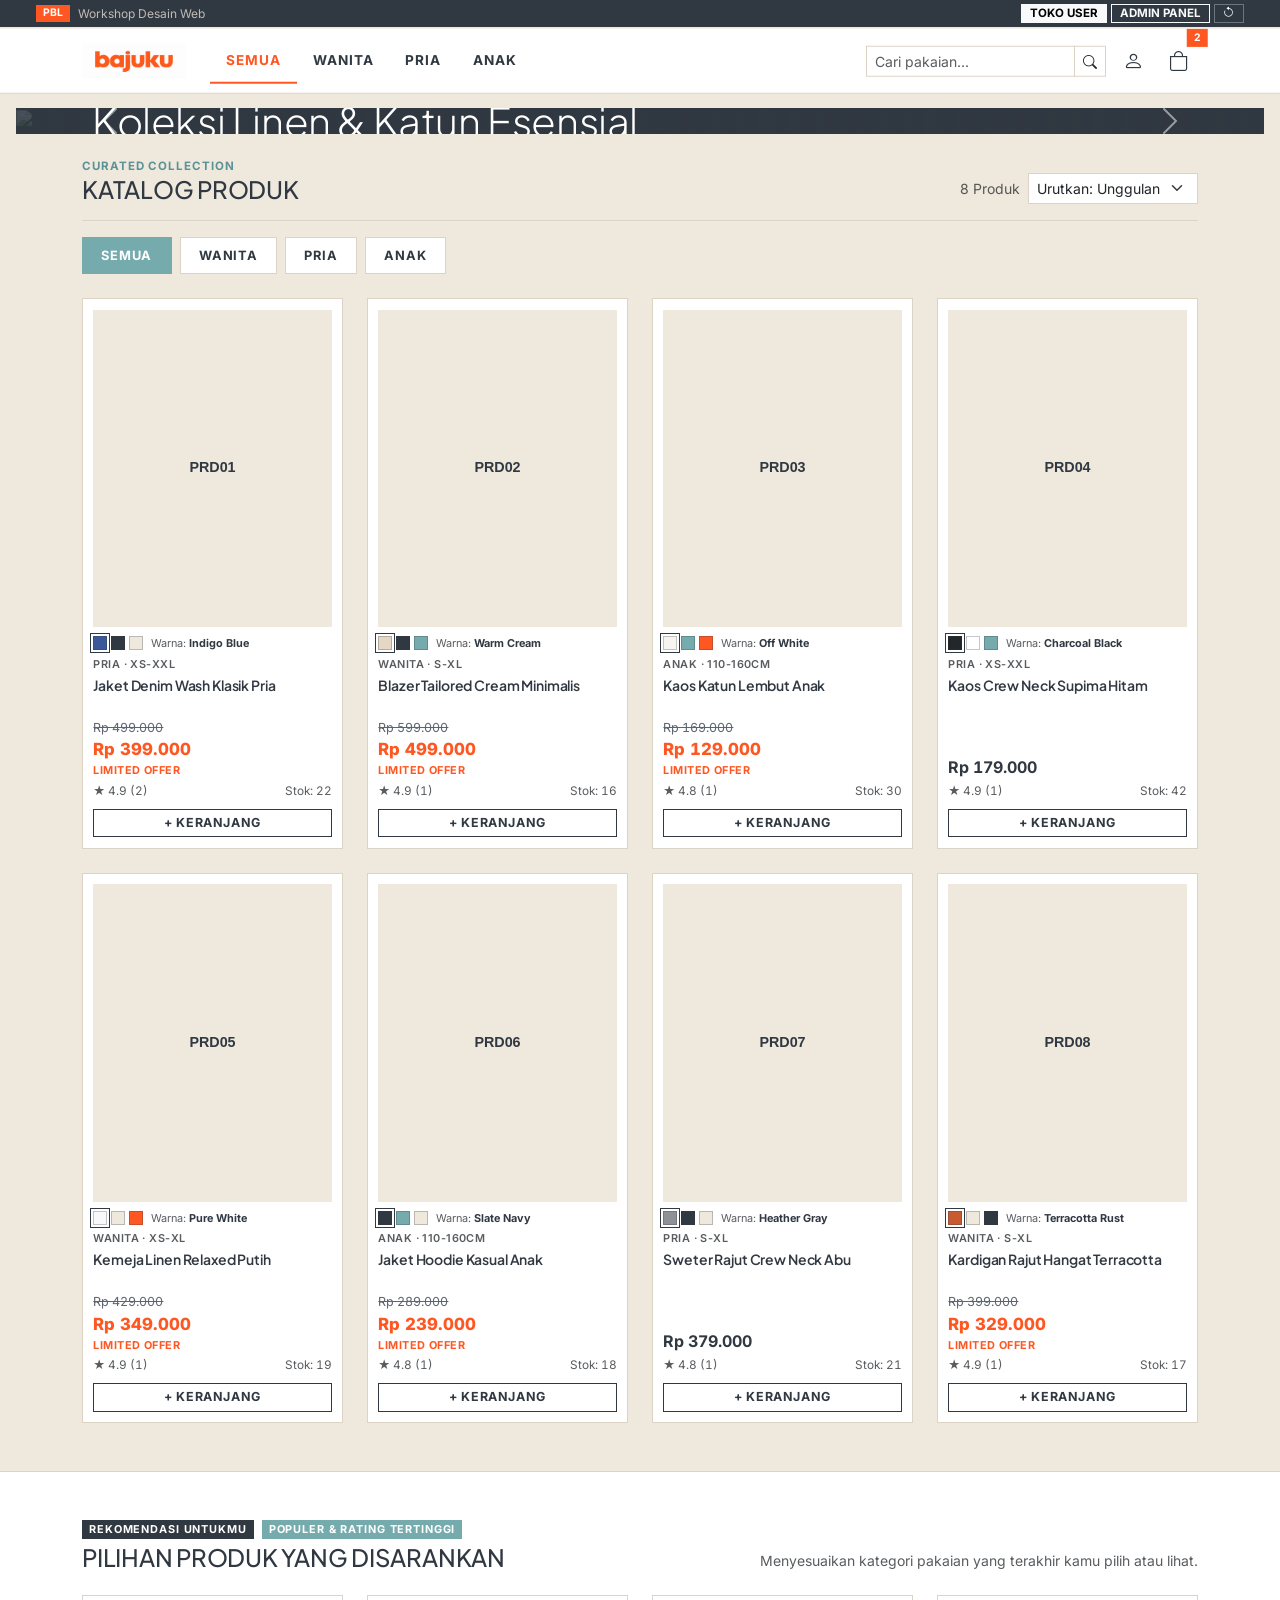
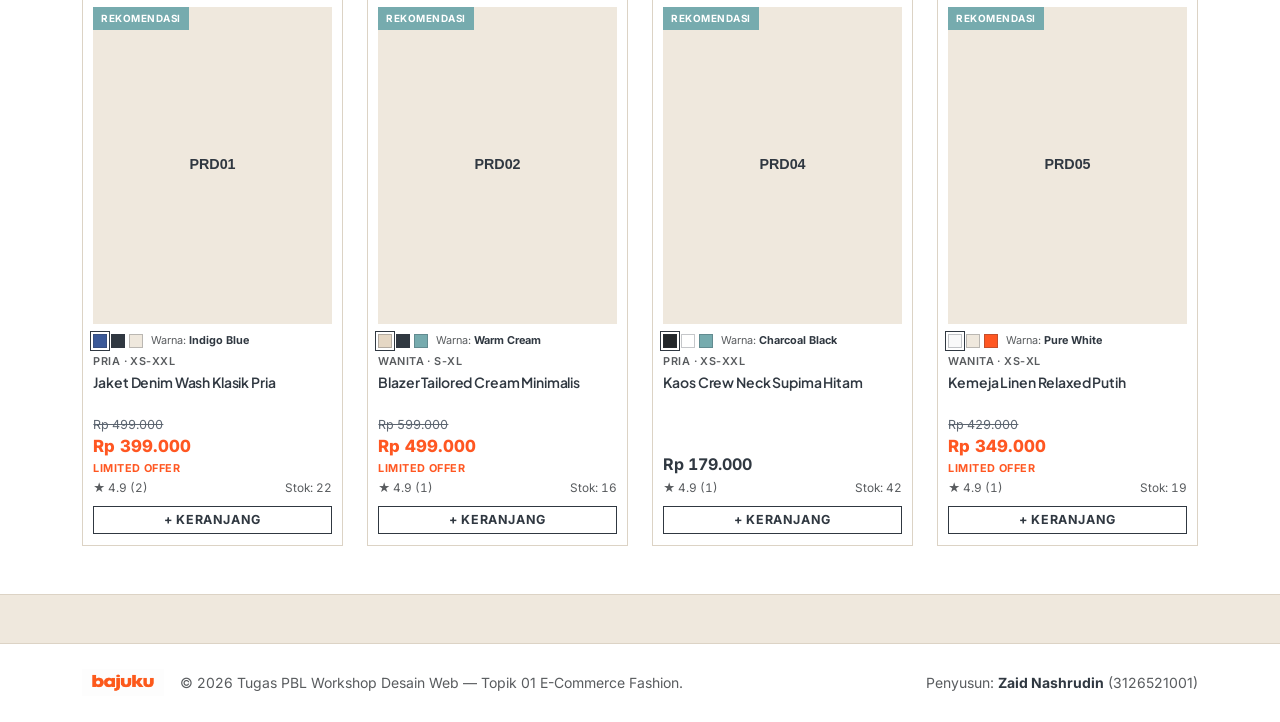
==== commit 49017290: "bug icon" ====
--- a/index.html
+++ b/index.html
@@ -12,7 +12,7 @@
 
   <!-- Bootstrap 5.3 CSS & Bootstrap Icons -->
   <link href="https://cdn.jsdelivr.net/npm/bootstrap@5.3.3/dist/css/bootstrap.min.css" rel="stylesheet">
-  <link href="https://cdn.jsdelivr.net/npm/bootstrap-icons@1.11.3/font/-icons.min.css" rel="stylesheet">
+  <link href="https://cdn.jsdelivr.net/npm/bootstrap-icons@1.11.3/font/bootstrap-icons.min.css" rel="stylesheet">
 
   <!-- Chart.js untuk Laporan Penjualan -->
   <script src="https://cdn.jsdelivr.net/npm/chart.js@4.4.3/dist/chart.umd.min.js"></script>
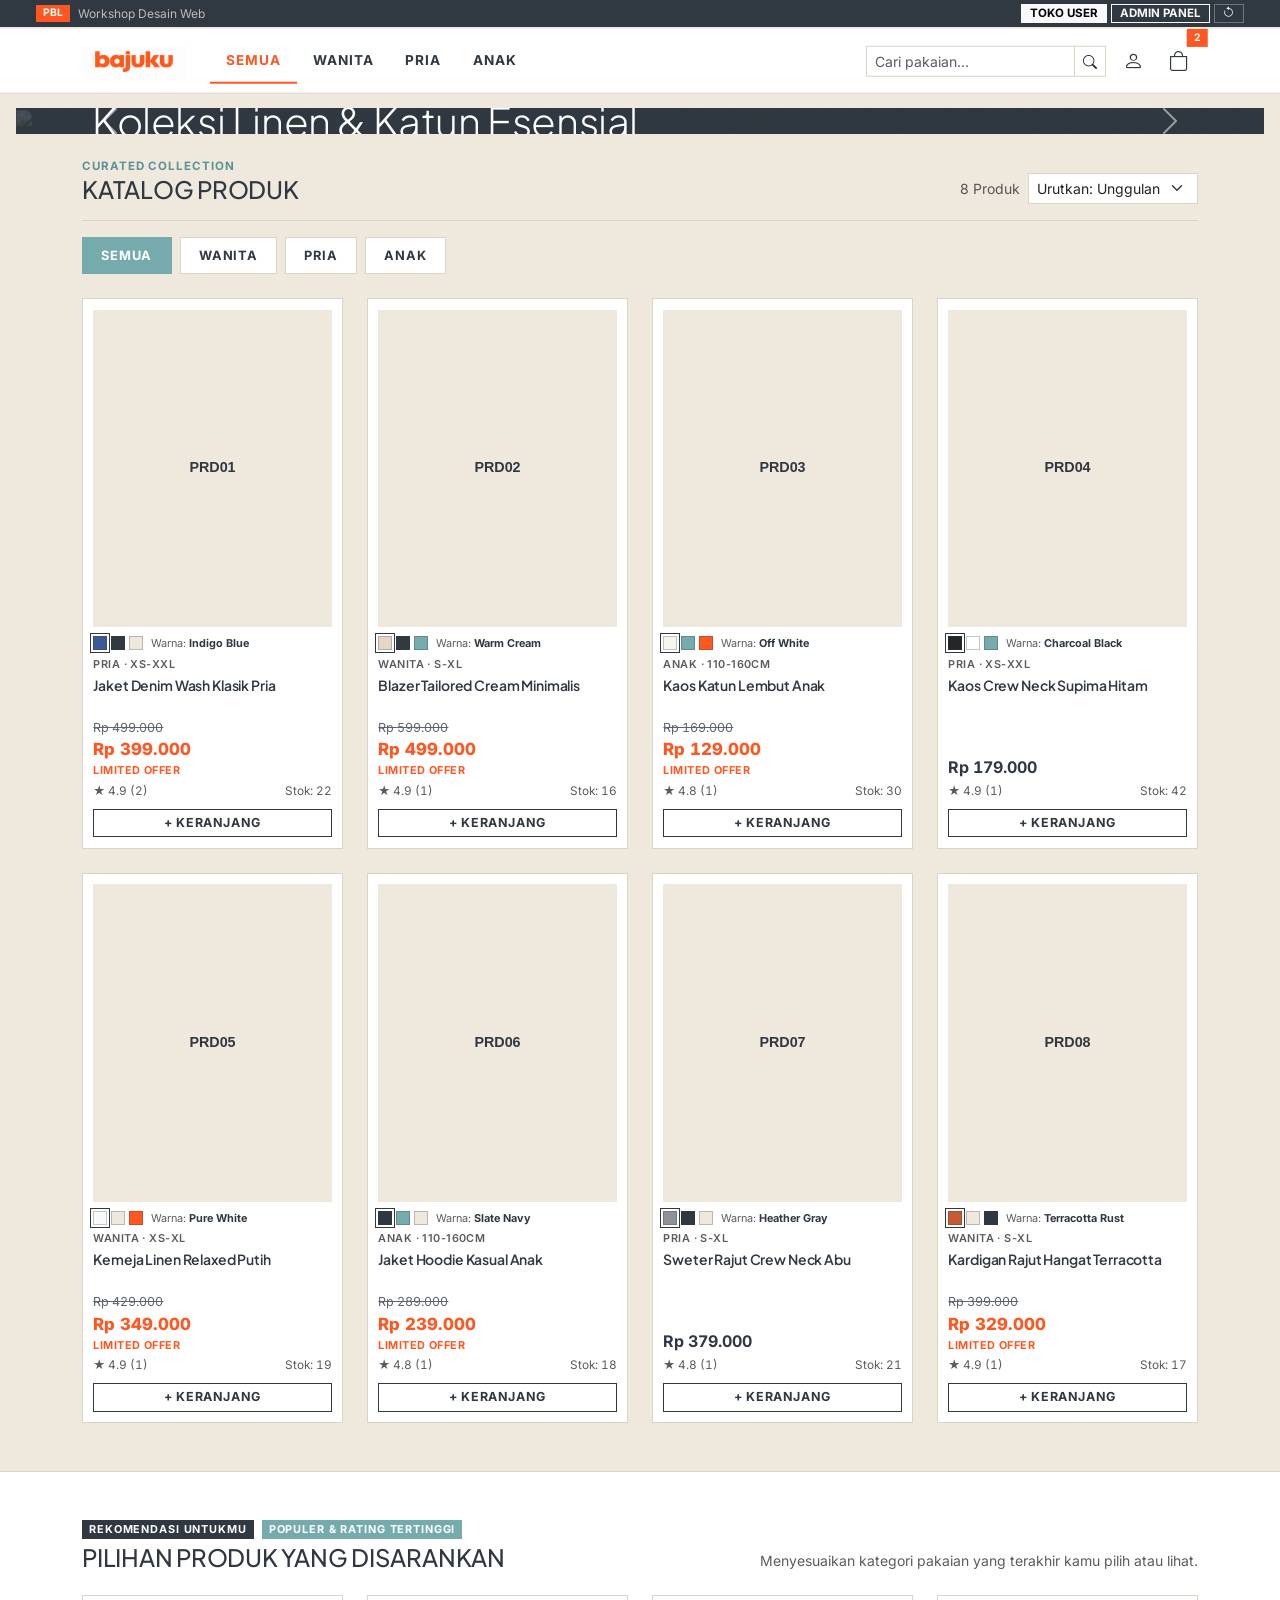
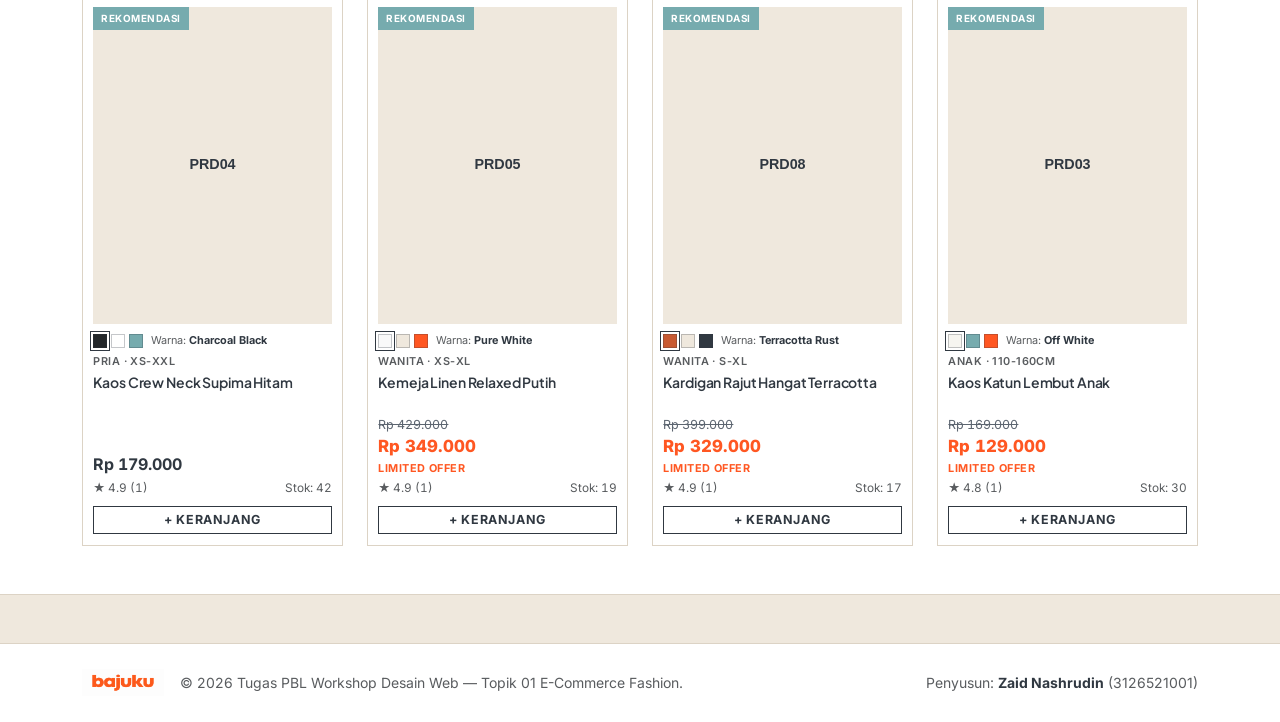
==== commit 6fc114b2: "revisi gemini" ====
--- a/index.html
+++ b/index.html
@@ -1,6 +1,7 @@
 <!DOCTYPE html>
 <html lang="id">
 <head>
+  <meta name="google-site-verification" content="fb1YbO5es7ahN9ffhC1olj_oa3mD9yMz4iHLEpnVTrI" />
   <meta charset="UTF-8">
   <meta name="viewport" content="width=device-width, initial-scale=1.0, maximum-scale=5.0">
   <title>Bajuku — Toko Online Fashion & Rekomendasi Produk (PBL)</title>
@@ -72,10 +73,10 @@
 
             <!-- Desktop Category Links -->
             <nav class="d-none d-lg-flex align-items-center ms-2">
-              <a class="uq-nav-link active" data-cat-nav="Semua" onclick="navigateUser('home'); selectCategory('Semua')">Semua</a>
-              <a class="uq-nav-link" data-cat-nav="Wanita" onclick="navigateUser('home'); selectCategory('Wanita')">Wanita</a>
-              <a class="uq-nav-link" data-cat-nav="Pria" onclick="navigateUser('home'); selectCategory('Pria')">Pria</a>
-              <a class="uq-nav-link" data-cat-nav="Anak" onclick="navigateUser('home'); selectCategory('Anak')">Anak</a>
+              <a class="uq-nav-link active" data-cat-nav="Semua" onclick="navigateUser('home', false); selectCategory('Semua', true)">Semua</a>
+              <a class="uq-nav-link" data-cat-nav="Wanita" onclick="navigateUser('home', false); selectCategory('Wanita', true)">Wanita</a>
+              <a class="uq-nav-link" data-cat-nav="Pria" onclick="navigateUser('home', false); selectCategory('Pria', true)">Pria</a>
+              <a class="uq-nav-link" data-cat-nav="Anak" onclick="navigateUser('home', false); selectCategory('Anak', true)">Anak</a>
             </nav>
           </div>
 
@@ -161,7 +162,7 @@
                     <span class="badge bg-ch-teal mb-2 px-2 py-1 tracking-wide">KOLEKSI WANITA</span>
                     <h1 class="fw-extrabold display-6 mb-2">Gaya Kasual Modern & Minimalis</h1>
                     <p class="small text-white-50 mb-3">Gunakan kode kupon <strong class="text-white">PROMO10</strong> saat checkout untuk potongan 10%.</p>
-                    <button onclick="selectCategory('Wanita')" class="btn btn-uq-red px-4 py-2 text-uppercase tracking-wide" style="font-size: 0.8rem;">
+                    <button onclick="selectCategory('Wanita', true)" class="btn btn-uq-red px-4 py-2 text-uppercase tracking-wide" style="font-size: 0.8rem;">
                       Belanja Wanita
                     </button>
                   </div>
@@ -178,7 +179,7 @@
                     <span class="badge bg-ch-teal mb-2 px-2 py-1 tracking-wide">KOLEKSI ANAK</span>
                     <h1 class="fw-extrabold display-6 mb-2">Lembut & Bebas Bergerak</h1>
                     <p class="small text-white-50 mb-3">100% Cotton Combed pilihan yang ramah untuk kulit anak aktif.</p>
-                    <button onclick="selectCategory('Anak')" class="btn btn-uq-red px-4 py-2 text-uppercase tracking-wide" style="font-size: 0.8rem;">
+                    <button onclick="selectCategory('Anak', true)" class="btn btn-uq-red px-4 py-2 text-uppercase tracking-wide" style="font-size: 0.8rem;">
                       Belanja Anak
                     </button>
                   </div>
@@ -218,10 +219,10 @@
 
         <!-- Horizontal Scrollable Category Pills (Mobile Friendly) -->
         <div class="category-scroll-strip mb-4" id="categoryTabsContainer">
-          <button type="button" class="cat-tab-btn active" onclick="selectCategory('Semua')">Semua</button>
-          <button type="button" class="cat-tab-btn" onclick="selectCategory('Wanita')">Wanita</button>
-          <button type="button" class="cat-tab-btn" onclick="selectCategory('Pria')">Pria</button>
-          <button type="button" class="cat-tab-btn" onclick="selectCategory('Anak')">Anak</button>
+          <button type="button" class="cat-tab-btn active" onclick="selectCategory('Semua', true)">Semua</button>
+          <button type="button" class="cat-tab-btn" onclick="selectCategory('Wanita', true)">Wanita</button>
+          <button type="button" class="cat-tab-btn" onclick="selectCategory('Pria', true)">Pria</button>
+          <button type="button" class="cat-tab-btn" onclick="selectCategory('Anak', true)">Anak</button>
         </div>
 
         <!-- Grid Produk: 2 Kolom di Mobile (col-6), 4 Kolom di Desktop (col-lg-3) -->
@@ -324,9 +325,9 @@
               <div class="small fw-bold text-uppercase tracking-wide mb-2">Jumlah (Stok: <span id="pdpStockCount">20</span>)</div>
               <div class="d-flex gap-2">
                 <div class="input-group" style="width: 125px;">
-                  <button class="btn btn-uq-outline" type="button" onclick="stepPdpQty(-1)">-</button>
+                  <button class="btn btn-uq-outline" type="button" id="pdpQtyDecrease" onclick="stepPdpQty(-1)">-</button>
                   <input type="text" id="pdpQtyField" class="form-control text-center fw-bold border-ch" value="1" readonly>
-                  <button class="btn btn-uq-outline" type="button" onclick="stepPdpQty(1)">+</button>
+                  <button class="btn btn-uq-outline" type="button" id="pdpQtyIncrease" onclick="stepPdpQty(1)">+</button>
                 </div>
                 <button type="button" id="pdpAddCartBtn" class="btn btn-uq-red flex-grow-1" onclick="addPdpToCart()">
                   Tambah ke Keranjang
@@ -362,7 +363,7 @@
                         <thead class="bg-ch-cream">
                           <tr><th>Ukuran</th><th>Panjang Belakang</th><th>Lebar Dada</th><th>Panjang Lengan</th></tr>
                         </thead>
-                        <tbody>
+                        <tbody id="pdpSizeGuideBody">
                           <tr><td>S</td><td>68 cm</td><td>51 cm</td><td>58 cm</td></tr>
                           <tr><td>M</td><td>70 cm</td><td>54 cm</td><td>60 cm</td></tr>
                           <tr><td>L</td><td>72 cm</td><td>57 cm</td><td>61.5 cm</td></tr>
@@ -441,7 +442,7 @@
           <div class="p-3 border border-ch bg-white">
             <label class="form-label small fw-bold text-uppercase tracking-wide">Gunakan Kupon Diskon</label>
             <div class="input-group input-group-sm" style="max-width: 380px;">
-              <input type="text" id="promoCodeInput" class="form-control text-uppercase border-ch" placeholder="Masukkan kode: FASHION10 / HEMAT50">
+              <input type="text" id="promoCodeInput" class="form-control text-uppercase border-ch" placeholder="Masukkan kode: PROMO10 / FASHION10 / HEMAT50">
               <button class="btn btn-uq-black" type="button" onclick="applyPromoCode()">Terapkan</button>
             </div>
             <small id="promoStatusText" class="d-block mt-2 text-muted">Kupon tersedia: <strong>FASHION10</strong> (10%), <strong>HEMAT50</strong> (Rp 50.000).</small>
@@ -481,7 +482,7 @@
               </div>
               <div class="mb-2">
                 <label class="form-label small fw-semibold">No. WhatsApp</label>
-                <input type="text" id="chkReceiverPhone" class="form-control form-control-sm border-ch" value="0857-2331-2579" required>
+                <input type="tel" id="chkReceiverPhone" class="form-control form-control-sm border-ch" value="085723312579" inputmode="numeric" pattern="[0-9]{10,15}" maxlength="15" title="Masukkan 10 sampai 15 digit angka." required>
               </div>
               <div class="mb-2">
                 <label class="form-label small fw-semibold">Alamat Lengkap Pengiriman</label>
@@ -537,7 +538,7 @@
               </div>
               <div class="mb-2">
                 <label class="form-label small fw-semibold">Nomor WhatsApp</label>
-                <input type="text" id="profInputPhone" class="form-control form-control-sm border-ch" value="0857-2331-2579" required>
+                <input type="tel" id="profInputPhone" class="form-control form-control-sm border-ch" value="085723312579" inputmode="numeric" pattern="[0-9]{10,15}" maxlength="15" title="Masukkan 10 sampai 15 digit angka." required>
               </div>
               <div class="mb-3">
                 <label class="form-label small fw-semibold">Alamat Utama</label>
@@ -602,10 +603,10 @@
       </div>
       <div class="offcanvas-body p-0">
         <div class="list-group list-group-flush">
-          <button class="list-group-item list-group-item-action py-3 fw-bold text-uppercase small" data-bs-dismiss="offcanvas" onclick="navigateUser('home'); selectCategory('Semua')">Semua Produk</button>
-          <button class="list-group-item list-group-item-action py-3 fw-bold text-uppercase small" data-bs-dismiss="offcanvas" onclick="navigateUser('home'); selectCategory('Wanita')">Wanita (Women)</button>
-          <button class="list-group-item list-group-item-action py-3 fw-bold text-uppercase small" data-bs-dismiss="offcanvas" onclick="navigateUser('home'); selectCategory('Pria')">Pria (Men)</button>
-          <button class="list-group-item list-group-item-action py-3 fw-bold text-uppercase small" data-bs-dismiss="offcanvas" onclick="navigateUser('home'); selectCategory('Anak')">Anak (Kids)</button>
+          <button class="list-group-item list-group-item-action py-3 fw-bold text-uppercase small" data-bs-dismiss="offcanvas" onclick="navigateUser('home', false); selectCategory('Semua', true)">Semua Produk</button>
+          <button class="list-group-item list-group-item-action py-3 fw-bold text-uppercase small" data-bs-dismiss="offcanvas" onclick="navigateUser('home', false); selectCategory('Wanita', true)">Wanita (Women)</button>
+          <button class="list-group-item list-group-item-action py-3 fw-bold text-uppercase small" data-bs-dismiss="offcanvas" onclick="navigateUser('home', false); selectCategory('Pria', true)">Pria (Men)</button>
+          <button class="list-group-item list-group-item-action py-3 fw-bold text-uppercase small" data-bs-dismiss="offcanvas" onclick="navigateUser('home', false); selectCategory('Anak', true)">Anak (Kids)</button>
           <button class="list-group-item list-group-item-action py-3 fw-bold text-uppercase small text-ch-orange" data-bs-dismiss="offcanvas" onclick="switchRole('admin')">
             <i class="bi bi-speedometer2 me-2"></i>Masuk Panel Admin
           </button>
@@ -720,16 +721,16 @@
                   <div class="border border-ch p-3 p-md-4 h-100 bg-white">
                     <h6 class="fw-bold text-uppercase tracking-wide mb-3">Kontribusi Kategori</h6>
                     <div class="mb-3">
-                      <div class="d-flex justify-content-between small fw-semibold mb-1"><span>Wanita (Women)</span><span>48%</span></div>
-                      <div class="progress bg-ch-cream" style="height: 7px;"><div class="progress-bar bg-ch-teal" style="width: 48%"></div></div>
+                      <div class="d-flex justify-content-between small fw-semibold mb-1"><span>Wanita (Women)</span><span id="admCategoryWomenPercent">0%</span></div>
+                      <div class="progress bg-ch-cream" style="height: 7px;"><div id="admCategoryWomenBar" class="progress-bar bg-ch-teal" style="width: 0%"></div></div>
                     </div>
                     <div class="mb-3">
-                      <div class="d-flex justify-content-between small fw-semibold mb-1"><span>Pria (Men)</span><span>34%</span></div>
-                      <div class="progress bg-ch-cream" style="height: 7px;"><div class="progress-bar bg-ch-orange" style="width: 34%"></div></div>
+                      <div class="d-flex justify-content-between small fw-semibold mb-1"><span>Pria (Men)</span><span id="admCategoryMenPercent">0%</span></div>
+                      <div class="progress bg-ch-cream" style="height: 7px;"><div id="admCategoryMenBar" class="progress-bar bg-ch-orange" style="width: 0%"></div></div>
                     </div>
                     <div class="mb-3">
-                      <div class="d-flex justify-content-between small fw-semibold mb-1"><span>Anak (Kids)</span><span>18%</span></div>
-                      <div class="progress bg-ch-cream" style="height: 7px;"><div class="progress-bar bg-ch-charcoal" style="width: 18%"></div></div>
+                      <div class="d-flex justify-content-between small fw-semibold mb-1"><span>Anak (Kids)</span><span id="admCategoryKidsPercent">0%</span></div>
+                      <div class="progress bg-ch-cream" style="height: 7px;"><div id="admCategoryKidsBar" class="progress-bar bg-ch-charcoal" style="width: 0%"></div></div>
                     </div>
                     <hr class="border-ch">
                     <p class="small text-muted mb-0">Data laporan diperbarui otomatis setiap kali pelanggan menyelesaikan pembayaran.</p>
@@ -904,7 +905,7 @@
               <i class="bi bi-whatsapp me-1"></i> Konfirmasi via WhatsApp
             </a>
             <div class="d-flex gap-2">
-              <button type="button" class="btn btn-uq-outline w-50" onclick="window.print()">Cetak Struk</button>
+              <button type="button" class="btn btn-uq-outline w-50" onclick="printDigitalInvoice()">Cetak Struk</button>
               <button type="button" class="btn btn-uq-black w-50" data-bs-dismiss="modal" onclick="navigateUser('profile')">Riwayat Order</button>
             </div>
           </div>
--- a/css/style.css
+++ b/css/style.css
@@ -423,9 +423,10 @@
 
     /* Print Struk Invoice */
     @media print {
-      body * { visibility: hidden; }
-      #printableInvoiceArea, #printableInvoiceArea * { visibility: visible; }
-      #printableInvoiceArea {
+      body.print-invoice-mode * { visibility: hidden; }
+      body.print-invoice-mode #printableInvoiceArea,
+      body.print-invoice-mode #printableInvoiceArea * { visibility: visible; }
+      body.print-invoice-mode #printableInvoiceArea {
         position: absolute;
         left: 0;
         top: 0;
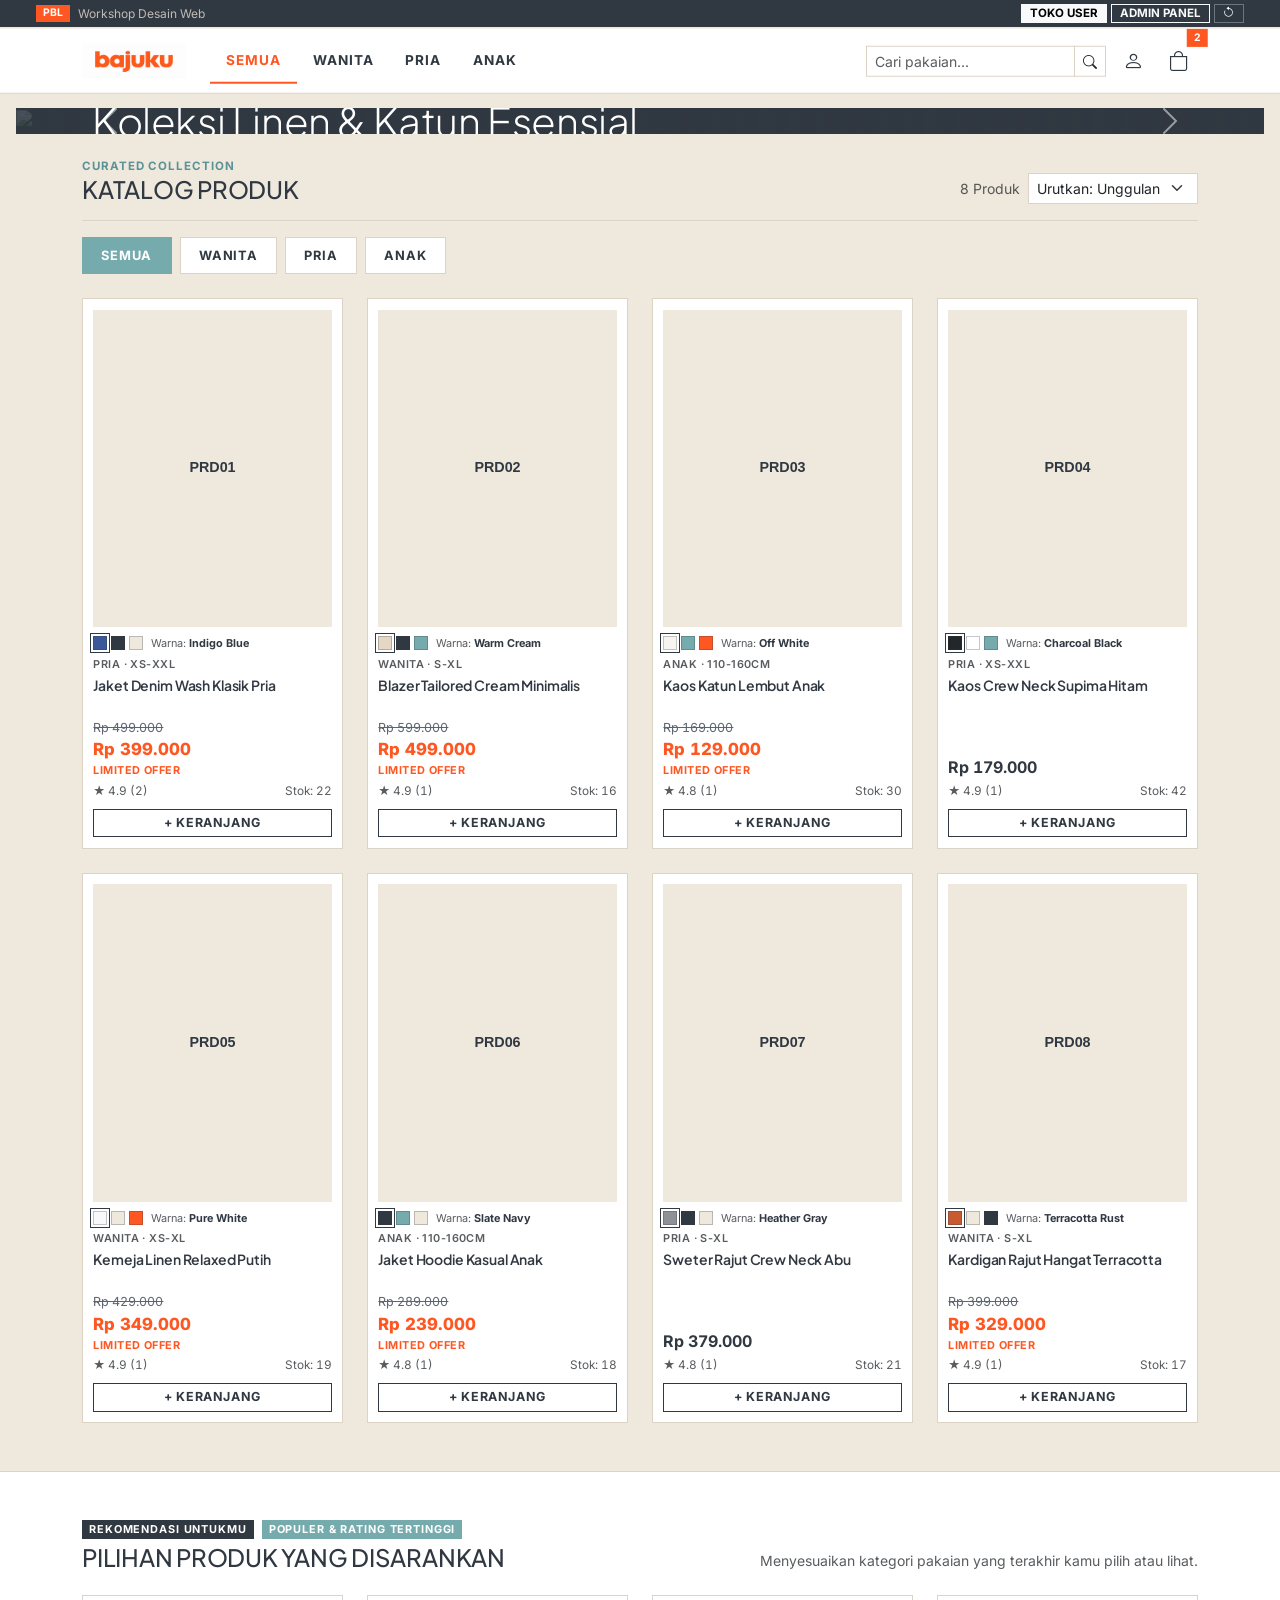
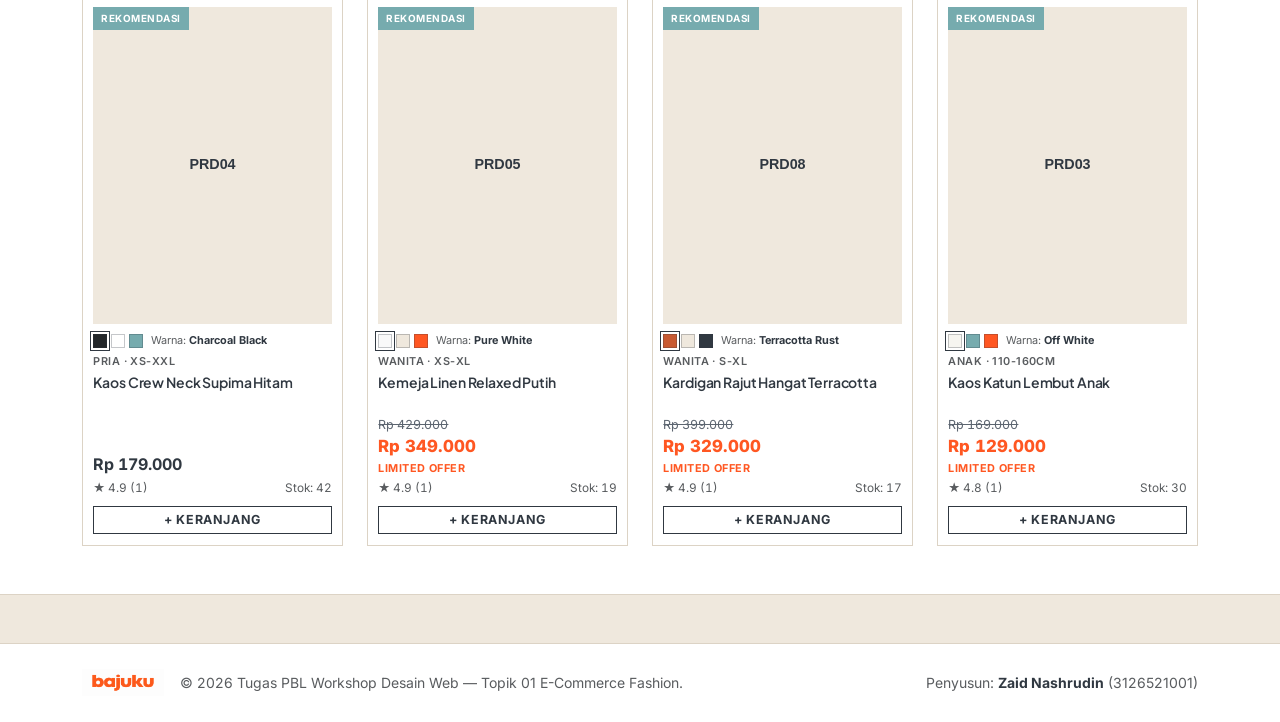
==== commit 667974b0: "fiksasi seach butuh enter" ====
--- a/index.html
+++ b/index.html
@@ -84,7 +84,7 @@
           <div class="d-flex align-items-center gap-2">
             <div class="d-none d-md-block" style="width: 240px;">
               <div class="input-group input-group-sm">
-                <input type="text" id="desktopSearchInput" class="form-control border-ch" placeholder="Cari pakaian..." oninput="handleSearchInput(this.value)">
+                <input type="text" id="desktopSearchInput" class="form-control border-ch" placeholder="Cari pakaian..." oninput="handleSearchInput(this.value)" onkeydown="handleSearchKeydown(event)">
                 <span class="input-group-text bg-white border-ch"><i class="bi bi-search"></i></span>
               </div>
             </div>
@@ -110,8 +110,8 @@
         <!-- Mobile Collapsible Search Bar -->
         <div class="collapse mt-2 d-md-none" id="mobileSearchCollapse">
           <div class="input-group input-group-sm">
-            <input type="text" id="mobileSearchInput" class="form-control" placeholder="Cari nama pakaian atau kode..." oninput="handleSearchInput(this.value)">
-            <button class="btn btn-uq-black" type="button" onclick="handleSearchInput('')"><i class="bi bi-x-lg"></i></button>
+            <input type="text" id="mobileSearchInput" class="form-control" placeholder="Cari nama pakaian atau kode..." oninput="handleSearchInput(this.value)" onkeydown="handleSearchKeydown(event)">
+            <button class="btn btn-uq-black" type="button" onclick="clearSearch()"><i class="bi bi-x-lg"></i></button>
           </div>
         </div>
       </div>
--- a/css/style.css
+++ b/css/style.css
@@ -187,6 +187,23 @@
 
     .uq-product-card:hover {
       border-color: var(--ch-teal);
+    }
+
+    .search-result-highlight {
+      animation: search-result-highlight 1.4s ease-out;
+    }
+
+    @keyframes search-result-highlight {
+      0%, 35% {
+        border-color: var(--ch-orange);
+        box-shadow: 0 0 0 4px rgba(255, 87, 34, 0.28);
+        transform: scale(1.02);
+      }
+      100% {
+        border-color: var(--ch-border);
+        box-shadow: 0 0 0 0 rgba(255, 87, 34, 0);
+        transform: scale(1);
+      }
     }
 
     .uq-img-ratio {
